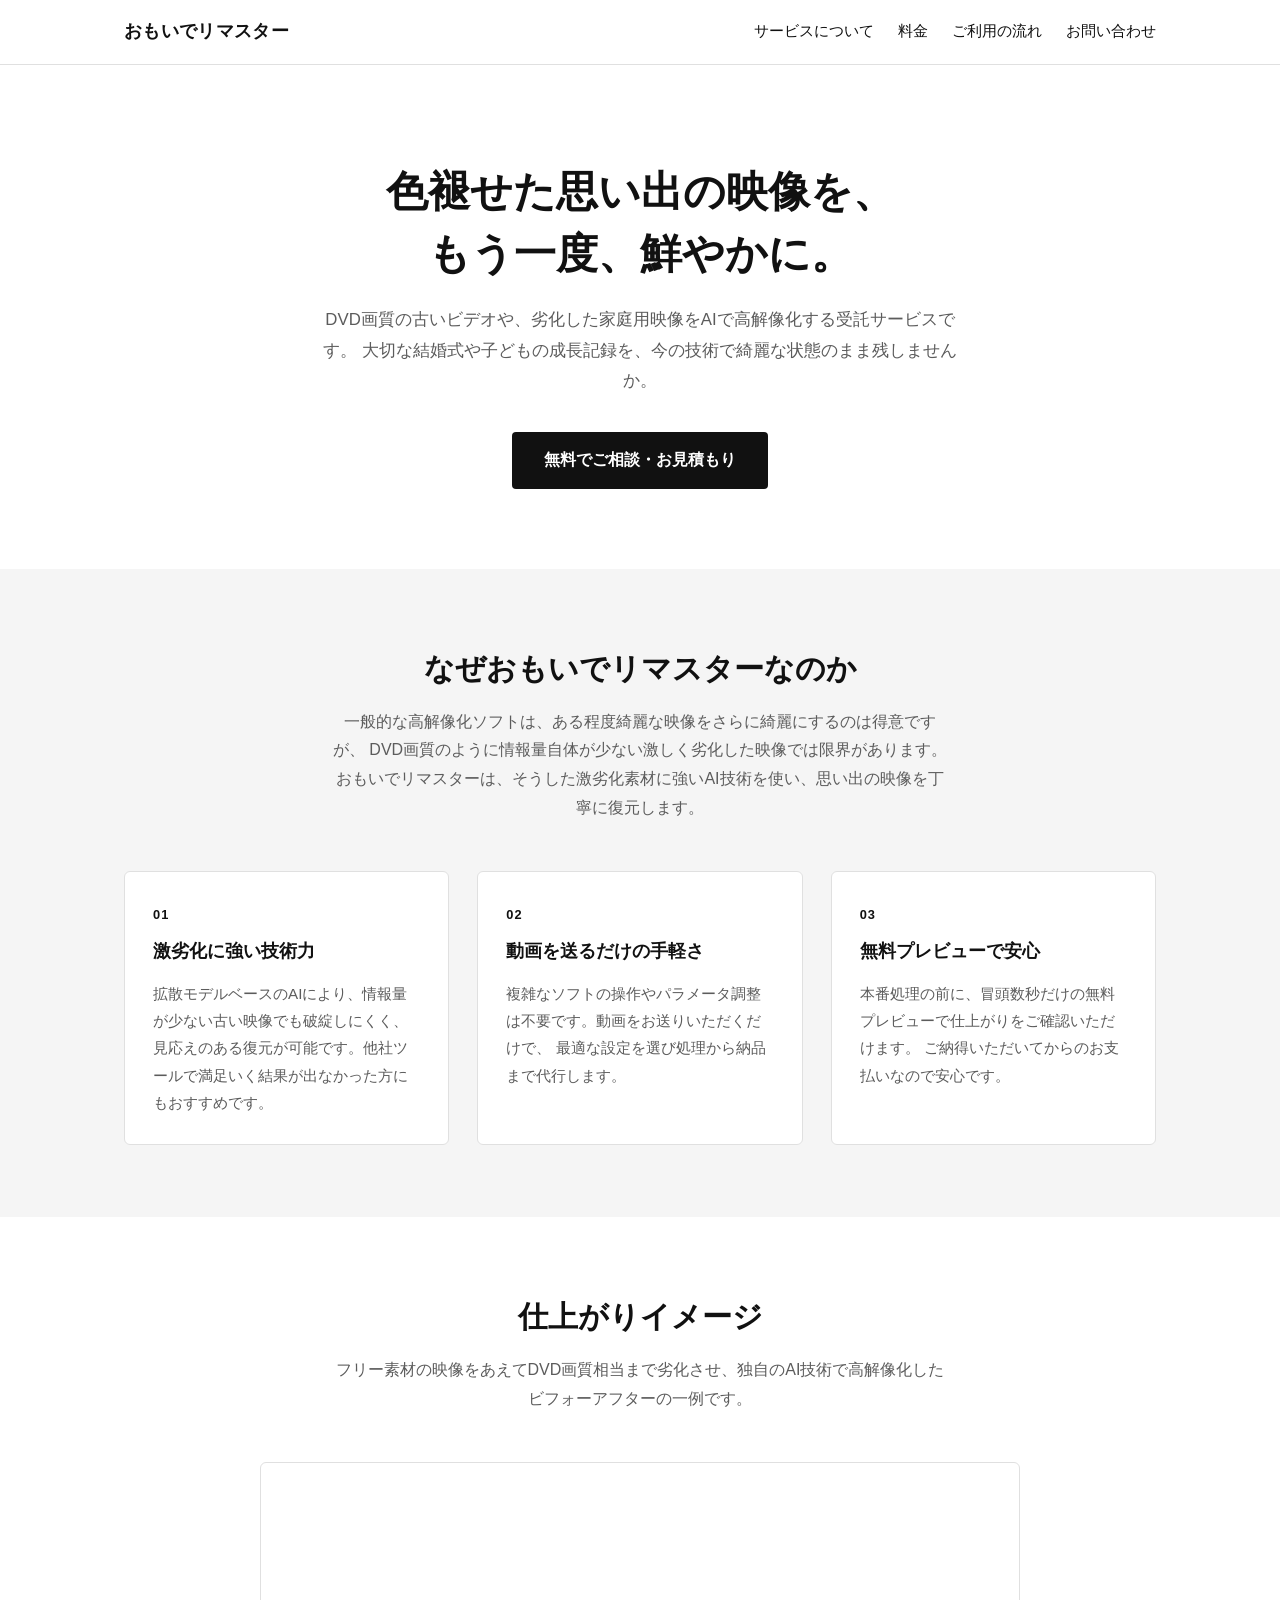
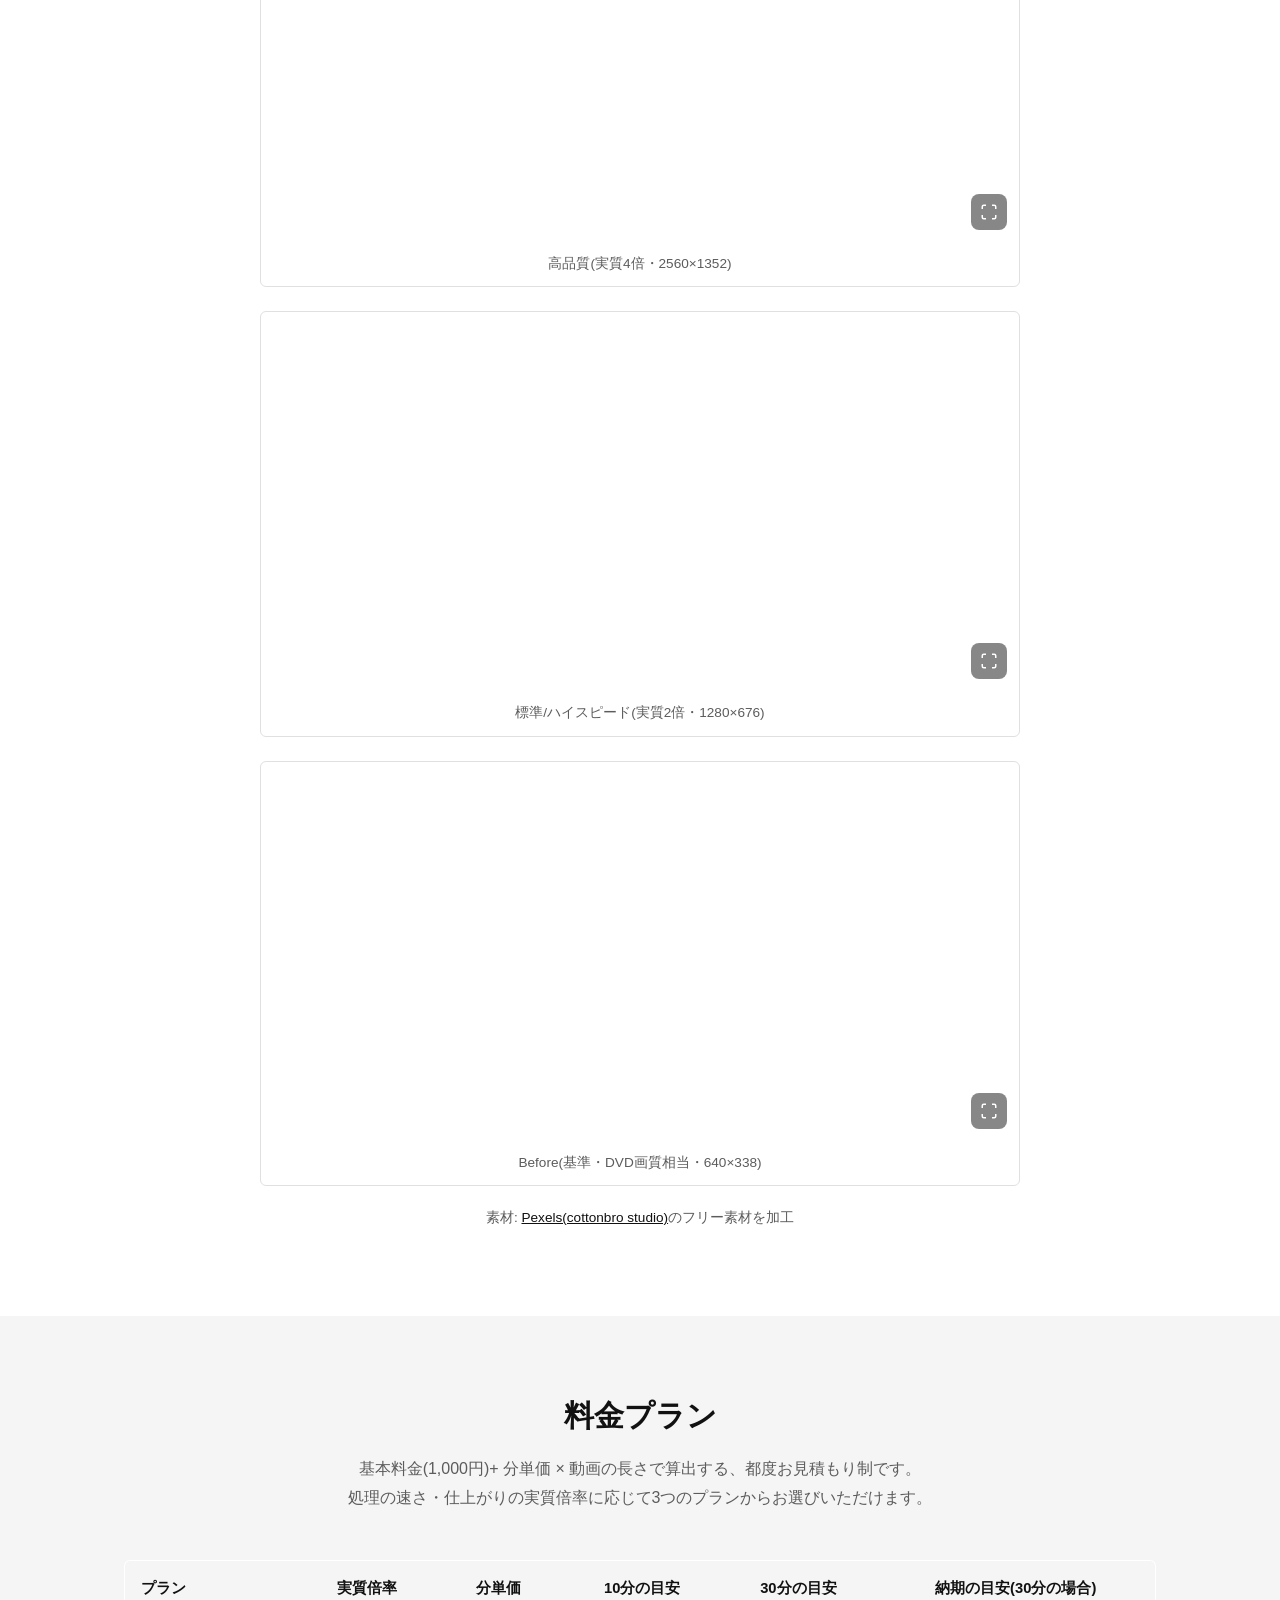
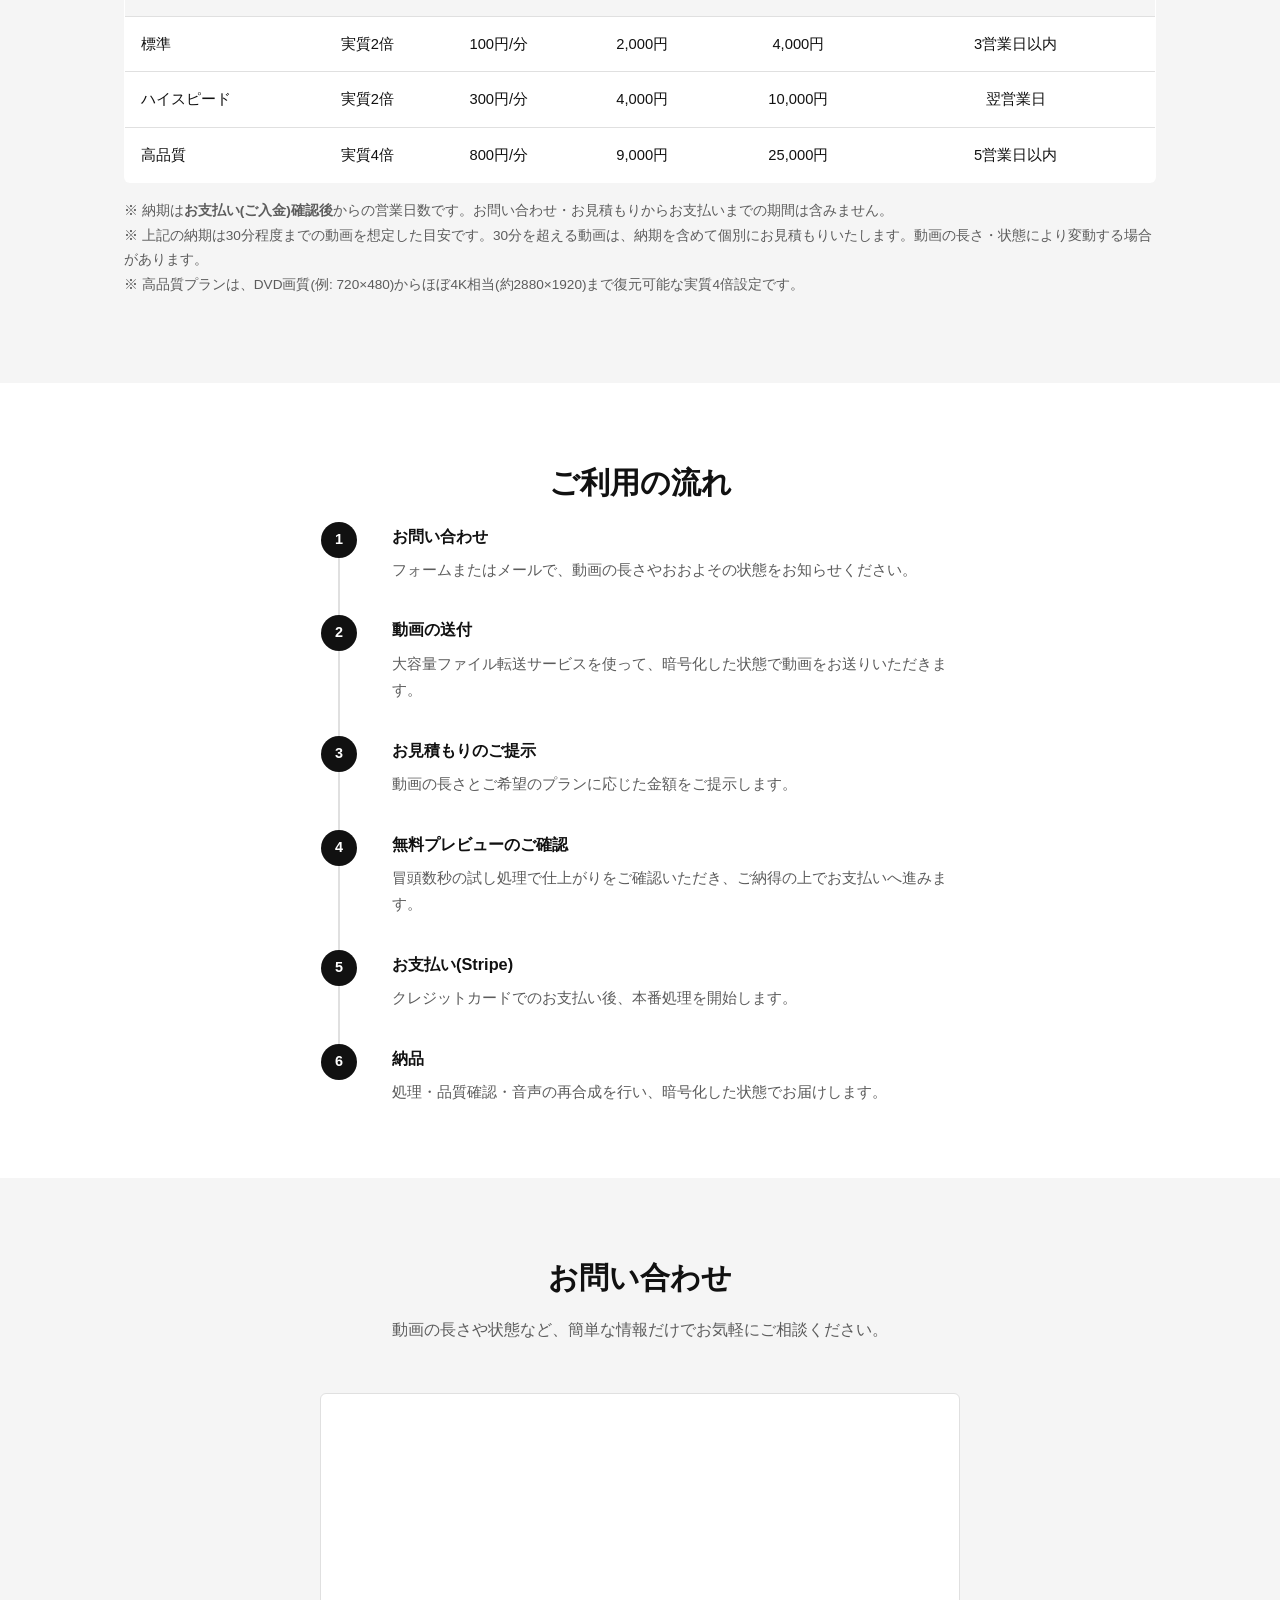
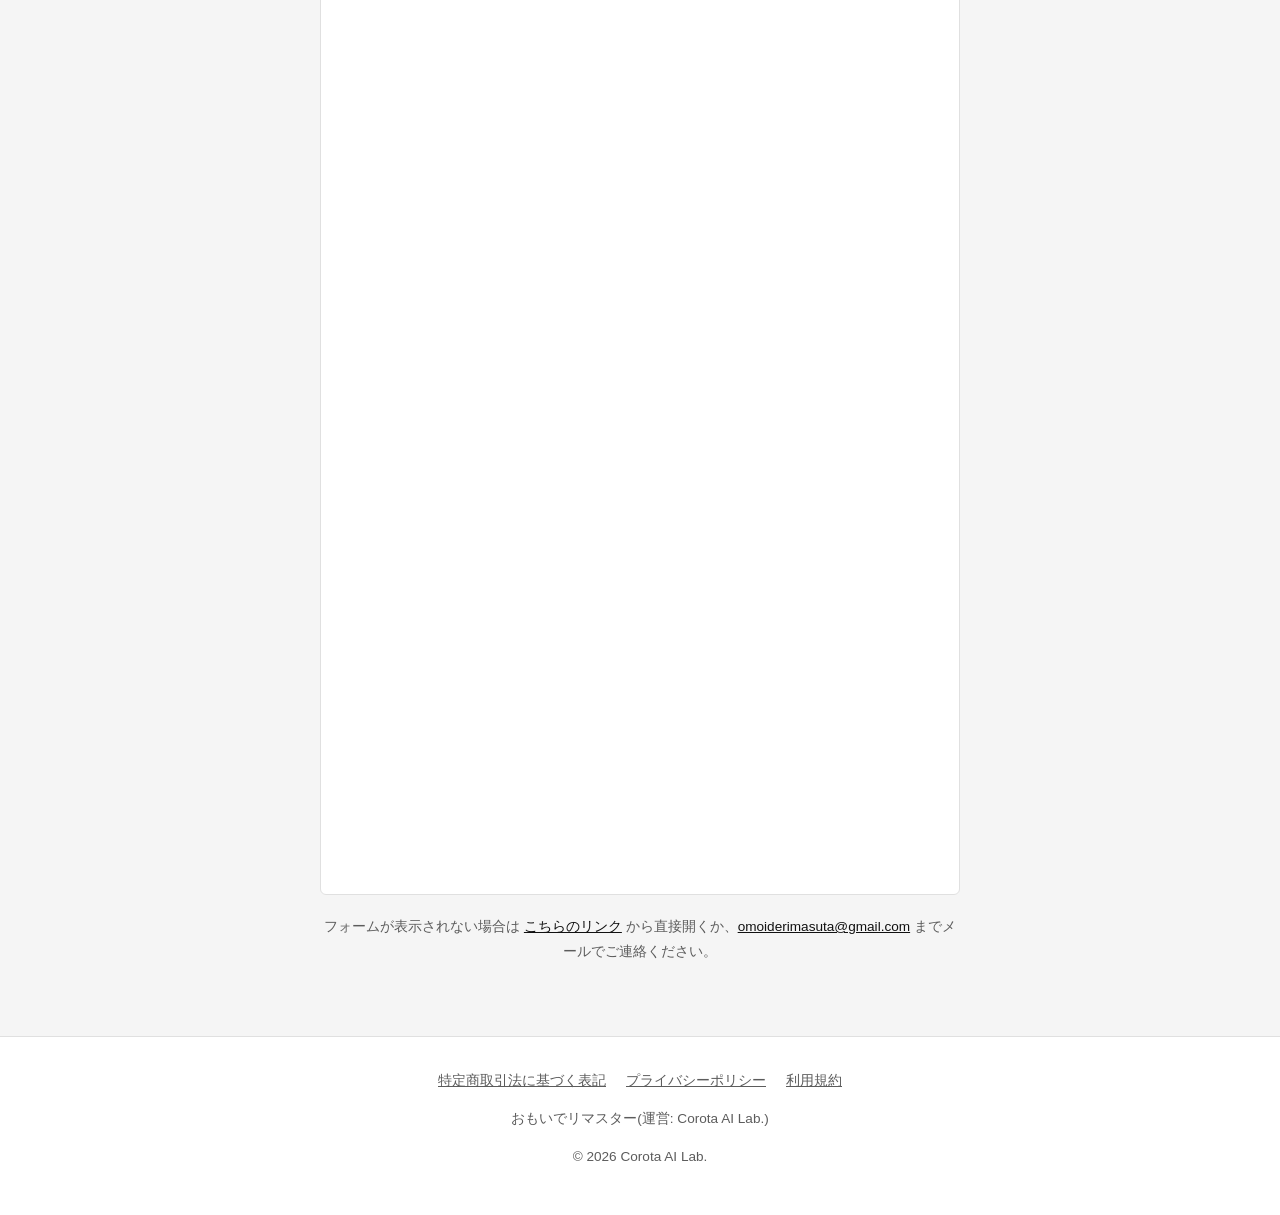
==== index.html @ 2142cda7 "Initial commit: omoide-remaster site Static site for the video restoration service, with pricing, de" ====
<!DOCTYPE html>
<html lang="ja">
<head>
<meta charset="UTF-8">
<meta name="viewport" content="width=device-width, initial-scale=1.0">
<title>おもいでリマスター | 大切な思い出の映像を、AIでよみがえらせる</title>
<meta name="description" content="DVD画質など劣化した古い映像をAIで高解像化。おもいでリマスターは、思い出の映像を安心して託せる受託サービスです(Corota AI Lab.運営)。">
<link rel="stylesheet" href="css/style.css">
</head>
<body>

<header>
  <div class="nav-wrap">
    <a href="#top" class="logo">おもいで<span>リマスター</span></a>
    <button class="menu-toggle" aria-label="メニューを開く">&#9776;</button>
    <nav>
      <ul>
        <li><a href="#about">サービスについて</a></li>
        <li><a href="#pricing">料金</a></li>
        <li><a href="#flow">ご利用の流れ</a></li>
        <li><a href="#contact">お問い合わせ</a></li>
      </ul>
    </nav>
  </div>
</header>

<main id="top">
  <section class="hero">
    <div class="container">
      <h1>色褪せた思い出の映像を、<br>もう一度、鮮やかに。</h1>
      <p class="lead">
        DVD画質の古いビデオや、劣化した家庭用映像をAIで高解像化する受託サービスです。
        大切な結婚式や子どもの成長記録を、今の技術で綺麗な状態のまま残しませんか。
      </p>
      <a href="#contact" class="btn">無料でご相談・お見積もり</a>
    </div>
  </section>

  <section id="about" class="alt">
    <div class="container">
      <h2 class="section-title">なぜおもいでリマスターなのか</h2>
      <p class="section-sub">
        一般的な高解像化ソフトは、ある程度綺麗な映像をさらに綺麗にするのは得意ですが、
        DVD画質のように情報量自体が少ない激しく劣化した映像では限界があります。
        おもいでリマスターは、そうした激劣化素材に強いAI技術を使い、思い出の映像を丁寧に復元します。
      </p>
      <div class="grid-3">
        <div class="card">
          <span class="num">01</span>
          <h3>激劣化に強い技術力</h3>
          <p>
            拡散モデルベースのAIにより、情報量が少ない古い映像でも破綻しにくく、
            見応えのある復元が可能です。他社ツールで満足いく結果が出なかった方にもおすすめです。
          </p>
        </div>
        <div class="card">
          <span class="num">02</span>
          <h3>動画を送るだけの手軽さ</h3>
          <p>
            複雑なソフトの操作やパラメータ調整は不要です。動画をお送りいただくだけで、
            最適な設定を選び処理から納品まで代行します。
          </p>
        </div>
        <div class="card">
          <span class="num">03</span>
          <h3>無料プレビューで安心</h3>
          <p>
            本番処理の前に、冒頭数秒だけの無料プレビューで仕上がりをご確認いただけます。
            ご納得いただいてからのお支払いなので安心です。
          </p>
        </div>
      </div>
    </div>
  </section>

  <section id="demo">
    <div class="container">
      <h2 class="section-title">仕上がりイメージ</h2>
      <p class="section-sub">
        フリー素材の映像をあえてDVD画質相当まで劣化させ、独自のAI技術で高解像化したビフォーアフターの一例です。
      </p>
      <div class="before-after">
        <figure>
          <div class="video-wrap">
            <video src="assets/demo-after-hq.mp4" autoplay loop muted playsinline></video>
            <button class="fullscreen-btn" aria-label="全画面表示">
              <svg viewBox="0 0 24 24" width="18" height="18" fill="none" stroke="currentColor" stroke-width="2"><path d="M8 3H5a2 2 0 0 0-2 2v3M16 3h3a2 2 0 0 1 2 2v3M8 21H5a2 2 0 0 1-2-2v-3M16 21h3a2 2 0 0 0 2-2v-3"/></svg>
            </button>
          </div>
          <figcaption>高品質(実質4倍・2560×1352)</figcaption>
        </figure>
        <figure>
          <div class="video-wrap">
            <video src="assets/demo-after.mp4" autoplay loop muted playsinline></video>
            <button class="fullscreen-btn" aria-label="全画面表示">
              <svg viewBox="0 0 24 24" width="18" height="18" fill="none" stroke="currentColor" stroke-width="2"><path d="M8 3H5a2 2 0 0 0-2 2v3M16 3h3a2 2 0 0 1 2 2v3M8 21H5a2 2 0 0 1-2-2v-3M16 21h3a2 2 0 0 0 2-2v-3"/></svg>
            </button>
          </div>
          <figcaption>標準/ハイスピード(実質2倍・1280×676)</figcaption>
        </figure>
        <figure>
          <div class="video-wrap">
            <video src="assets/demo-before.mp4" autoplay loop muted playsinline></video>
            <button class="fullscreen-btn" aria-label="全画面表示">
              <svg viewBox="0 0 24 24" width="18" height="18" fill="none" stroke="currentColor" stroke-width="2"><path d="M8 3H5a2 2 0 0 0-2 2v3M16 3h3a2 2 0 0 1 2 2v3M8 21H5a2 2 0 0 1-2-2v-3M16 21h3a2 2 0 0 0 2-2v-3"/></svg>
            </button>
          </div>
          <figcaption>Before(基準・DVD画質相当・640×338)</figcaption>
        </figure>
      </div>
      <p class="demo-note">
        素材: <a href="https://www.pexels.com/video/family-celebrating-birthday-6666632/" target="_blank" rel="noopener">Pexels(cottonbro studio)</a>のフリー素材を加工
      </p>
    </div>
  </section>

  <section id="pricing" class="alt">
    <div class="container">
      <h2 class="section-title">料金プラン</h2>
      <p class="section-sub">
        基本料金(1,000円)+ 分単価 × 動画の長さで算出する、都度お見積もり制です。<br>
        処理の速さ・仕上がりの実質倍率に応じて3つのプランからお選びいただけます。
      </p>
      <div class="table-scroll">
        <table class="pricing-table">
          <thead>
            <tr>
              <th>プラン</th>
              <th>実質倍率</th>
              <th>分単価</th>
              <th>10分の目安</th>
              <th>30分の目安</th>
              <th>納期の目安(30分の場合)</th>
            </tr>
          </thead>
          <tbody>
            <tr>
              <td>標準</td>
              <td>実質2倍</td>
              <td>100円/分</td>
              <td>2,000円</td>
              <td>4,000円</td>
              <td>3営業日以内</td>
            </tr>
            <tr>
              <td>ハイスピード</td>
              <td>実質2倍</td>
              <td>300円/分</td>
              <td>4,000円</td>
              <td>10,000円</td>
              <td>翌営業日</td>
            </tr>
            <tr>
              <td>高品質</td>
              <td>実質4倍</td>
              <td>800円/分</td>
              <td>9,000円</td>
              <td>25,000円</td>
              <td>5営業日以内</td>
            </tr>
          </tbody>
        </table>
      </div>
      <p class="plan-note">
        ※ 納期は<strong>お支払い(ご入金)確認後</strong>からの営業日数です。お問い合わせ・お見積もりからお支払いまでの期間は含みません。<br>
        ※ 上記の納期は30分程度までの動画を想定した目安です。30分を超える動画は、納期を含めて個別にお見積もりいたします。動画の長さ・状態により変動する場合があります。<br>
        ※ 高品質プランは、DVD画質(例: 720×480)からほぼ4K相当(約2880×1920)まで復元可能な実質4倍設定です。
      </p>
    </div>
  </section>

  <section id="flow">
    <div class="container">
      <h2 class="section-title">ご利用の流れ</h2>
      <ol class="flow-list">
        <li>
          <h3>お問い合わせ</h3>
          <p>フォームまたはメールで、動画の長さやおおよその状態をお知らせください。</p>
        </li>
        <li>
          <h3>動画の送付</h3>
          <p>大容量ファイル転送サービスを使って、暗号化した状態で動画をお送りいただきます。</p>
        </li>
        <li>
          <h3>お見積もりのご提示</h3>
          <p>動画の長さとご希望のプランに応じた金額をご提示します。</p>
        </li>
        <li>
          <h3>無料プレビューのご確認</h3>
          <p>冒頭数秒の試し処理で仕上がりをご確認いただき、ご納得の上でお支払いへ進みます。</p>
        </li>
        <li>
          <h3>お支払い(Stripe)</h3>
          <p>クレジットカードでのお支払い後、本番処理を開始します。</p>
        </li>
        <li>
          <h3>納品</h3>
          <p>処理・品質確認・音声の再合成を行い、暗号化した状態でお届けします。</p>
        </li>
      </ol>
    </div>
  </section>

  <section id="contact" class="alt">
    <div class="container">
      <h2 class="section-title">お問い合わせ</h2>
      <p class="section-sub">
        動画の長さや状態など、簡単な情報だけでお気軽にご相談ください。
      </p>
      <div class="contact-form-wrap">
        <iframe
          src="https://docs.google.com/forms/d/e/1FAIpQLScuKIeOzGii7mi_SoNqAoBz6t3LCvdb2hJY2zVdSNpZoAcpzw/viewform?embedded=true"
          loading="lazy">読み込んでいます…</iframe>
      </div>
      <p class="demo-note">
        フォームが表示されない場合は
        <a href="https://forms.gle/c43cKz1tVDbeYqP87" target="_blank" rel="noopener">こちらのリンク</a>
        から直接開くか、<a href="mailto:omoiderimasuta@gmail.com">omoiderimasuta@gmail.com</a> までメールでご連絡ください。
      </p>
    </div>
  </section>
</main>

<footer>
  <div class="footer-links">
    <a href="legal/tokushoho.html">特定商取引法に基づく表記</a>
    <a href="legal/privacy.html">プライバシーポリシー</a>
    <a href="legal/terms.html">利用規約</a>
  </div>
  <p>おもいでリマスター(運営: Corota AI Lab.)</p>
  <p>&copy; 2026 Corota AI Lab.</p>
</footer>

<script src="js/script.js"></script>

</body>
</html>
---- css/style.css ----
:root {
  --color-bg: #ffffff;
  --color-bg-alt: #f5f5f5;
  --color-text: #111111;
  --color-text-muted: #5c5c5c;
  --color-accent: #111111;
  --color-accent-dark: #000000;
  --color-accent-text: #ffffff;
  --color-border: #e0e0e0;
  --color-card-bg: #ffffff;
  --max-width: 1080px;
  --radius: 6px;
}

* {
  box-sizing: border-box;
}

html {
  scroll-behavior: smooth;
}

body {
  margin: 0;
  font-family: "Hiragino Sans", "Yu Gothic", "Noto Sans JP", sans-serif;
  background: var(--color-bg);
  color: var(--color-text);
  line-height: 1.8;
}

a {
  color: var(--color-accent);
}

.container {
  max-width: var(--max-width);
  margin: 0 auto;
  padding: 0 24px;
}

/* Header */
header {
  position: sticky;
  top: 0;
  background: var(--color-bg);
  border-bottom: 1px solid var(--color-border);
  z-index: 10;
}

.nav-wrap {
  display: flex;
  align-items: center;
  justify-content: space-between;
  padding: 16px 24px;
  max-width: var(--max-width);
  margin: 0 auto;
}

.logo {
  font-weight: 700;
  font-size: 1.1rem;
  letter-spacing: 0.02em;
  color: var(--color-text);
  text-decoration: none;
}

.logo span {
  color: var(--color-accent);
}

nav ul {
  list-style: none;
  display: flex;
  gap: 24px;
  margin: 0;
  padding: 0;
}

nav a {
  color: var(--color-text);
  text-decoration: none;
  font-size: 0.92rem;
}

nav a:hover {
  color: var(--color-accent);
}

.menu-toggle {
  display: none;
  background: none;
  border: none;
  font-size: 1.5rem;
  color: var(--color-text);
  cursor: pointer;
}

@media (max-width: 720px) {
  nav ul {
    position: absolute;
    top: 100%;
    left: 0;
    right: 0;
    background: var(--color-bg);
    border-bottom: 1px solid var(--color-border);
    flex-direction: column;
    gap: 0;
    display: none;
  }
  nav ul.open {
    display: flex;
  }
  nav li {
    padding: 14px 24px;
    border-top: 1px solid var(--color-border);
  }
  .menu-toggle {
    display: block;
  }
}

/* Hero */
.hero {
  padding: 96px 24px 80px;
  text-align: center;
}

.hero h1 {
  font-size: clamp(1.7rem, 4vw, 2.6rem);
  margin: 0 0 20px;
  line-height: 1.5;
}

.hero p.lead {
  color: var(--color-text-muted);
  font-size: 1.05rem;
  max-width: 640px;
  margin: 0 auto 36px;
}

.btn {
  display: inline-block;
  padding: 14px 32px;
  border-radius: 4px;
  background: var(--color-accent);
  color: var(--color-accent-text);
  text-decoration: none;
  font-weight: 600;
  transition: background 0.15s ease;
}

.btn:hover {
  background: var(--color-accent-dark);
}

.btn-outline {
  background: transparent;
  border: 1px solid var(--color-accent);
  color: var(--color-accent);
}

/* Sections */
section {
  padding: 72px 0;
}

section.alt {
  background: var(--color-bg-alt);
}

h2.section-title {
  font-size: clamp(1.4rem, 3vw, 1.9rem);
  text-align: center;
  margin: 0 0 12px;
}

p.section-sub {
  text-align: center;
  color: var(--color-text-muted);
  max-width: 620px;
  margin: 0 auto 48px;
}

/* Feature grid */
.grid-3 {
  display: grid;
  grid-template-columns: repeat(3, 1fr);
  gap: 28px;
}

@media (max-width: 800px) {
  .grid-3 {
    grid-template-columns: 1fr;
  }
}

.card {
  background: var(--color-card-bg);
  border: 1px solid var(--color-border);
  border-radius: var(--radius);
  padding: 28px;
}

.card .num {
  display: inline-block;
  font-size: 0.8rem;
  color: var(--color-accent);
  font-weight: 700;
  letter-spacing: 0.08em;
  margin-bottom: 10px;
}

.card h3 {
  margin: 0 0 12px;
  font-size: 1.1rem;
}

.card p {
  margin: 0;
  color: var(--color-text-muted);
  font-size: 0.95rem;
}

/* Before/After */
.before-after {
  display: grid;
  grid-template-columns: 1fr;
  gap: 24px;
  max-width: 760px;
  margin: 0 auto;
}

.video-wrap {
  position: relative;
}

.video-wrap video {
  cursor: pointer;
}

.fullscreen-btn {
  position: absolute;
  right: 12px;
  bottom: 12px;
  width: 36px;
  height: 36px;
  display: flex;
  align-items: center;
  justify-content: center;
  border: none;
  border-radius: 8px;
  background: rgba(0, 0, 0, 0.55);
  color: #fff;
  cursor: pointer;
  opacity: 0.85;
  transition: opacity 0.15s ease, background 0.15s ease;
}

.fullscreen-btn:hover {
  opacity: 1;
  background: rgba(0, 0, 0, 0.75);
}

.before-after figure {
  margin: 0;
  border-radius: var(--radius);
  overflow: hidden;
  border: 1px solid var(--color-border);
  background: var(--color-card-bg);
}

.before-after img,
.before-after video {
  display: block;
  width: 100%;
  height: auto;
}

.before-after figcaption {
  padding: 10px 14px;
  font-size: 0.85rem;
  color: var(--color-text-muted);
  text-align: center;
}

.demo-note {
  text-align: center;
  font-size: 0.85rem;
  color: var(--color-text-muted);
  margin-top: 20px;
}

/* Pricing */
.pricing-table {
  width: 100%;
  border-collapse: collapse;
  background: var(--color-card-bg);
  border: 1px solid var(--color-border);
  border-radius: var(--radius);
  overflow: hidden;
}

.pricing-table th,
.pricing-table td {
  padding: 14px 16px;
  text-align: center;
  border-bottom: 1px solid var(--color-border);
  font-size: 0.92rem;
}

.pricing-table th {
  background: var(--color-bg-alt);
  font-weight: 700;
}

.pricing-table td:first-child,
.pricing-table th:first-child {
  text-align: left;
}

.pricing-table tr:last-child td {
  border-bottom: none;
}

.table-scroll {
  overflow-x: auto;
}

.plan-note {
  font-size: 0.85rem;
  color: var(--color-text-muted);
  margin-top: 16px;
}

/* Flow */
.flow-list {
  counter-reset: flow;
  list-style: none;
  padding: 0;
  margin: 0 auto;
  max-width: 640px;
}

.flow-list li {
  counter-increment: flow;
  position: relative;
  padding: 0 0 32px 52px;
  border-left: 2px solid var(--color-border);
  margin-left: 18px;
}

.flow-list li:last-child {
  border-left-color: transparent;
  padding-bottom: 0;
}

.flow-list li::before {
  content: counter(flow);
  position: absolute;
  left: -19px;
  top: 0;
  width: 36px;
  height: 36px;
  border-radius: 50%;
  background: var(--color-accent);
  color: #fff;
  display: flex;
  align-items: center;
  justify-content: center;
  font-weight: 700;
  font-size: 0.9rem;
}

.flow-list h3 {
  margin: 0 0 6px;
  font-size: 1.02rem;
}

.flow-list p {
  margin: 0;
  color: var(--color-text-muted);
  font-size: 0.92rem;
}

/* Contact */
.contact-form-wrap {
  max-width: 640px;
  margin: 0 auto;
  background: var(--color-card-bg);
  border: 1px solid var(--color-border);
  border-radius: var(--radius);
  overflow: hidden;
}

.contact-form-wrap iframe {
  display: block;
  width: 100%;
  height: 1100px;
  border: none;
}

#contact .demo-note {
  max-width: 640px;
  margin: 20px auto 0;
}

/* Footer */
footer {
  border-top: 1px solid var(--color-border);
  padding: 32px 24px;
  text-align: center;
  font-size: 0.85rem;
  color: var(--color-text-muted);
}

footer .footer-links {
  display: flex;
  gap: 20px;
  justify-content: center;
  margin-bottom: 12px;
  flex-wrap: wrap;
}

footer a {
  color: var(--color-text-muted);
}

/* Legal pages */
.legal-page {
  padding: 64px 0 96px;
}

.legal-page h1 {
  font-size: 1.6rem;
  margin-bottom: 32px;
}

.legal-page h2 {
  font-size: 1.1rem;
  margin-top: 36px;
}

.legal-page table {
  width: 100%;
  border-collapse: collapse;
  margin: 16px 0;
}

.legal-page th,
.legal-page td {
  border: 1px solid var(--color-border);
  padding: 10px 14px;
  text-align: left;
  vertical-align: top;
  font-size: 0.92rem;
}

.legal-page th {
  background: var(--color-bg-alt);
  width: 30%;
}

.todo {
  background: #fff3cd;
  color: #7a5b00;
  padding: 2px 8px;
  border-radius: 4px;
  font-size: 0.85em;
}
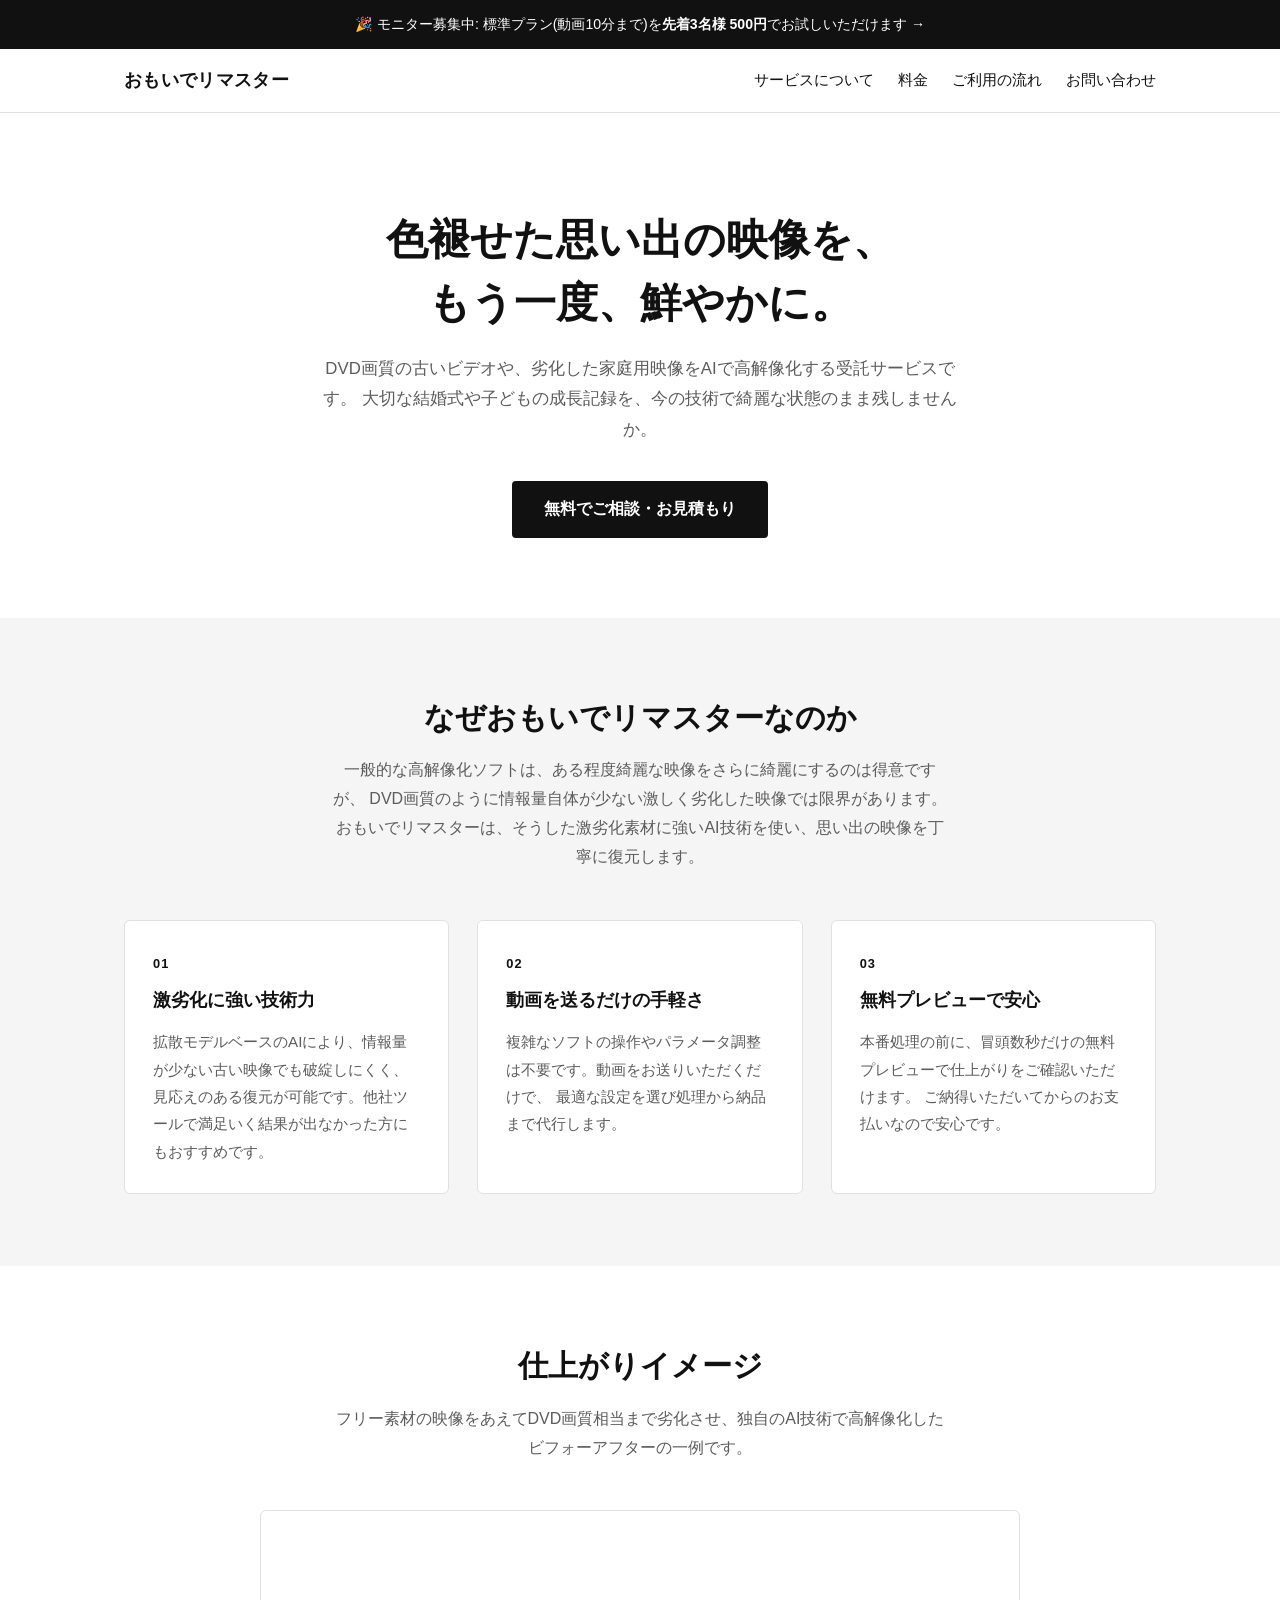
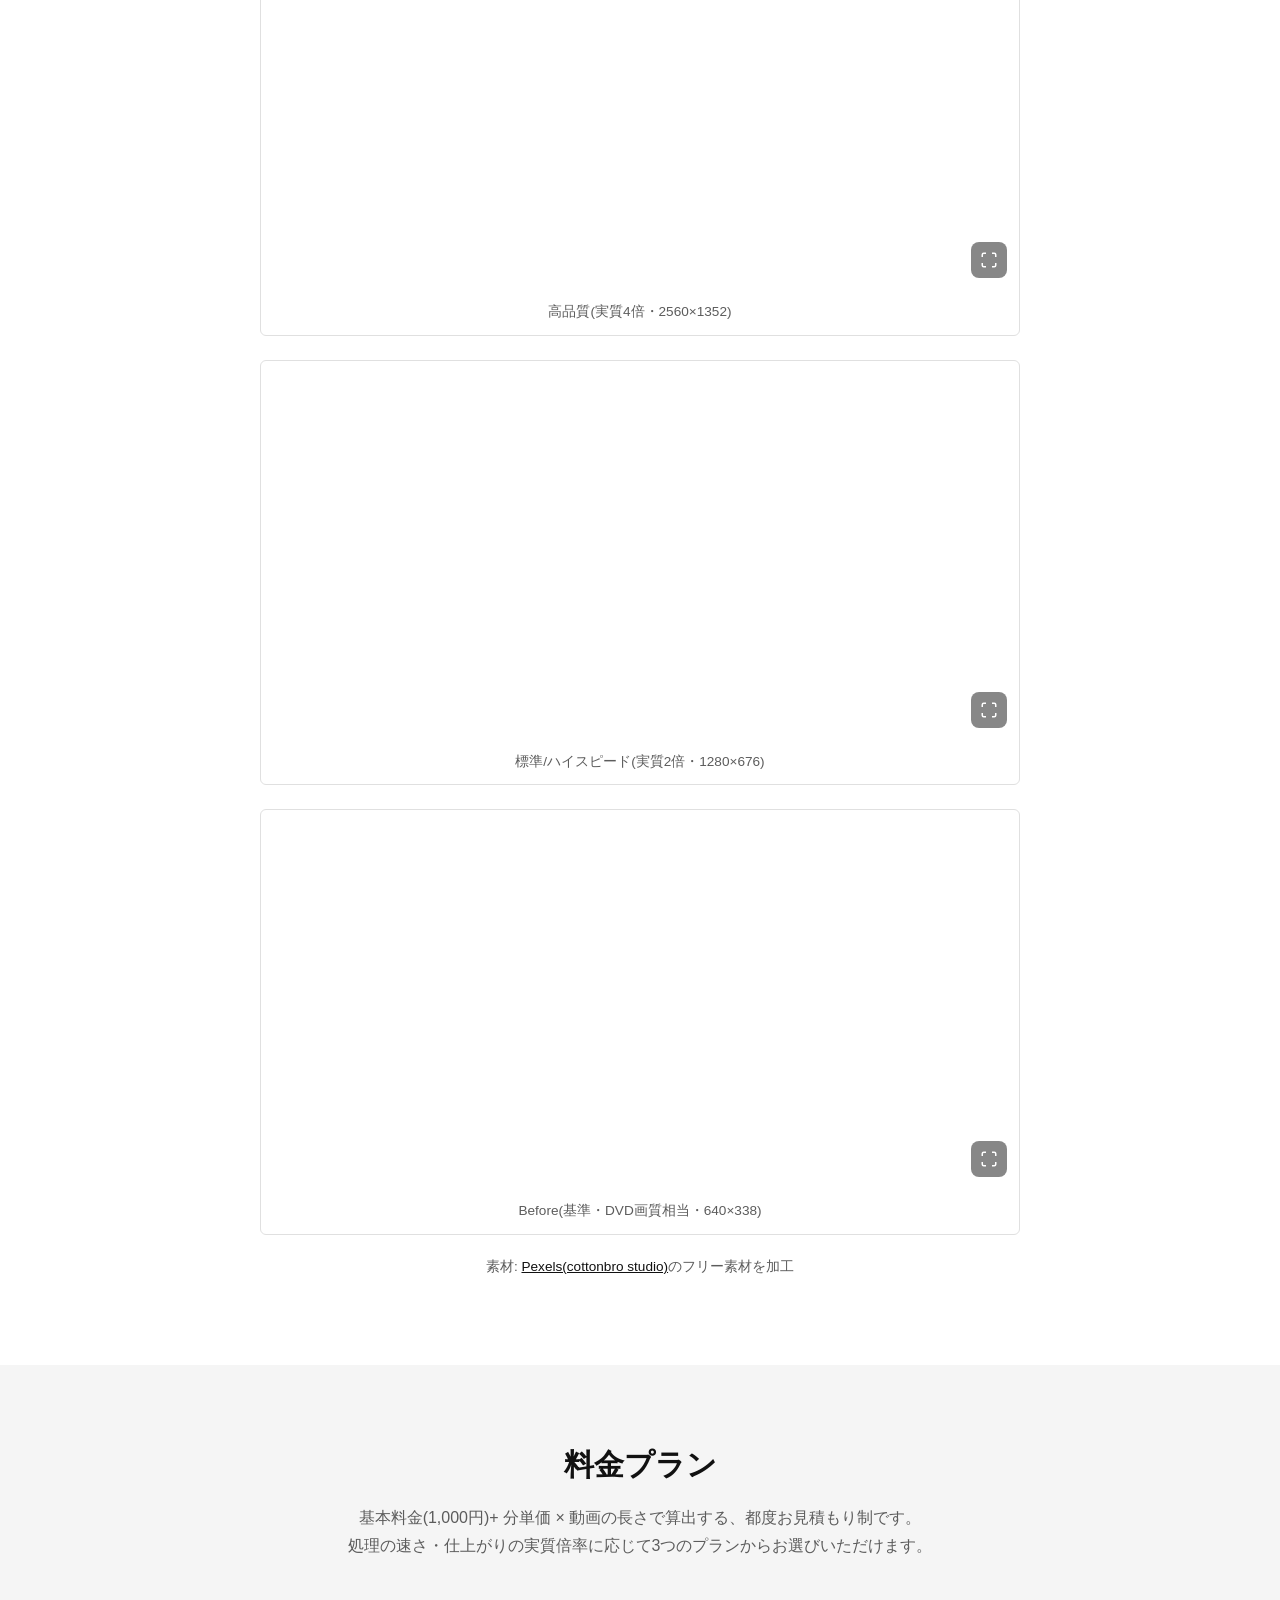
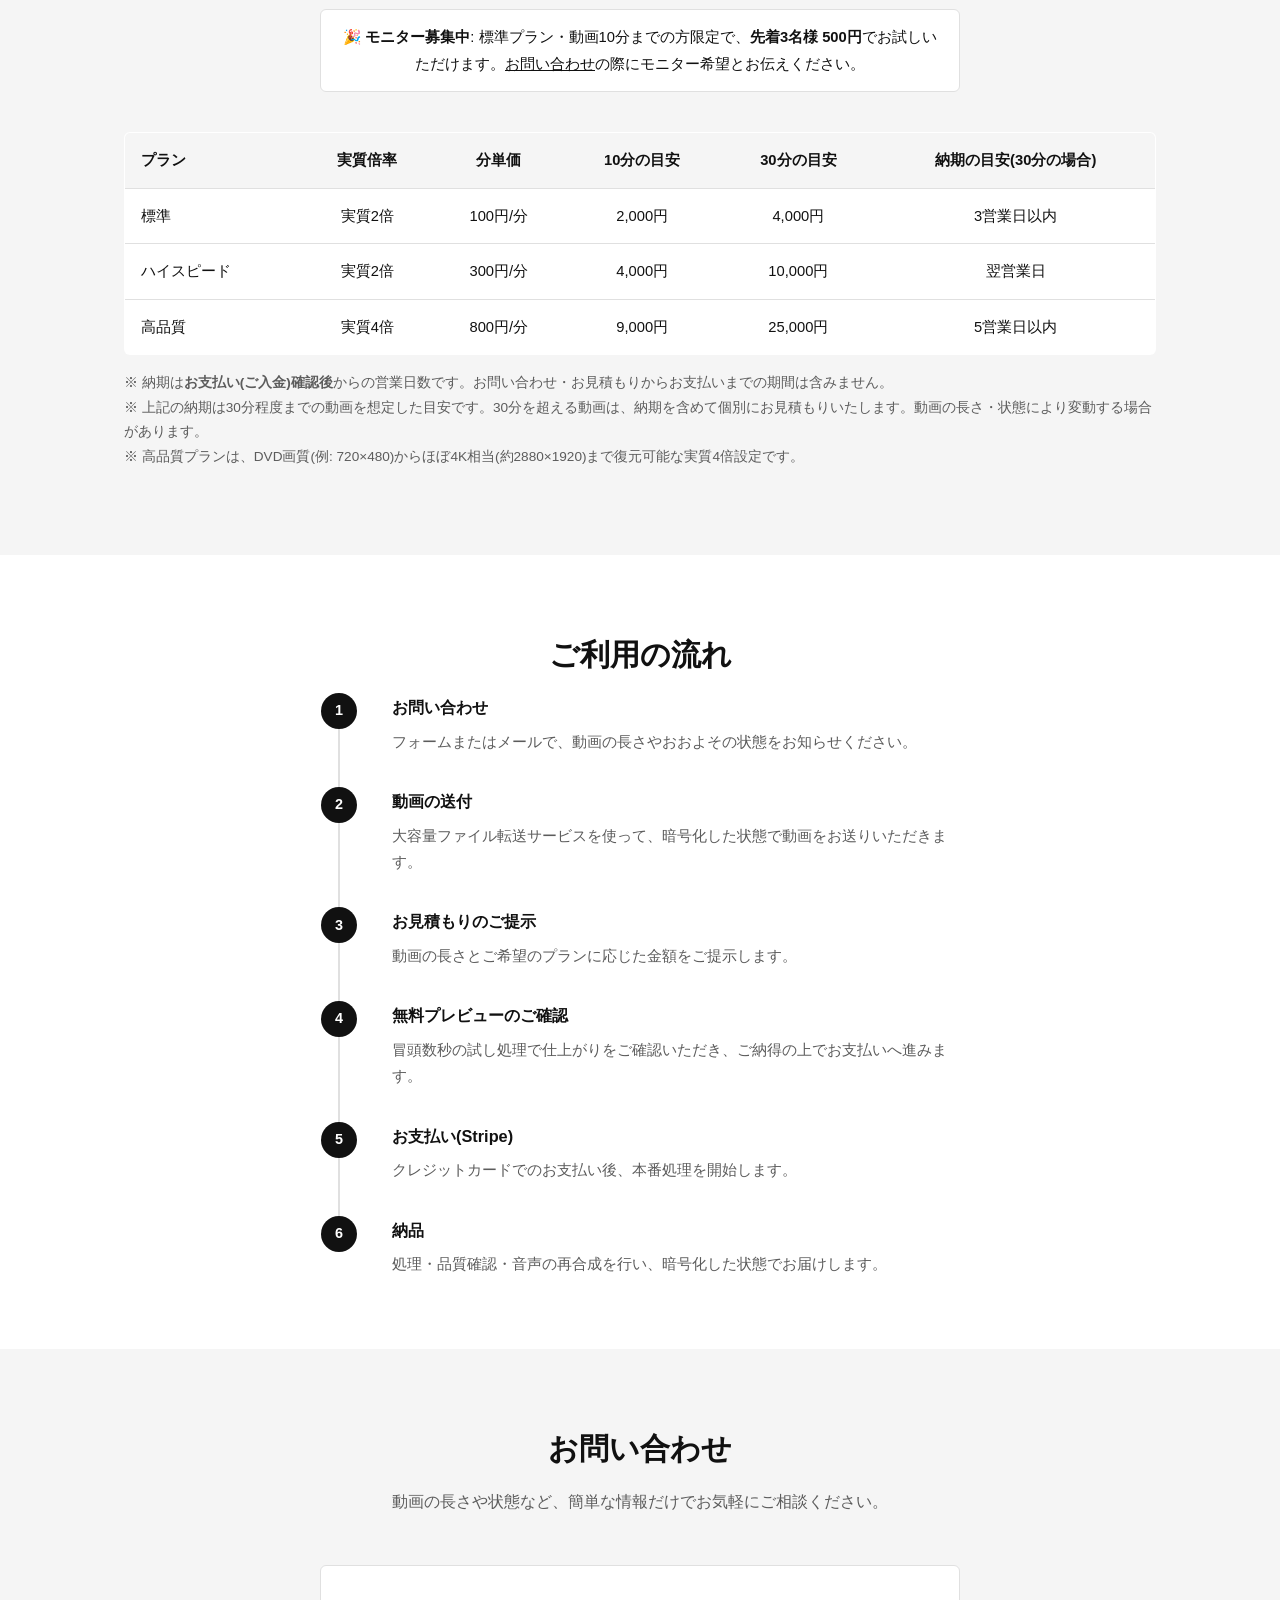
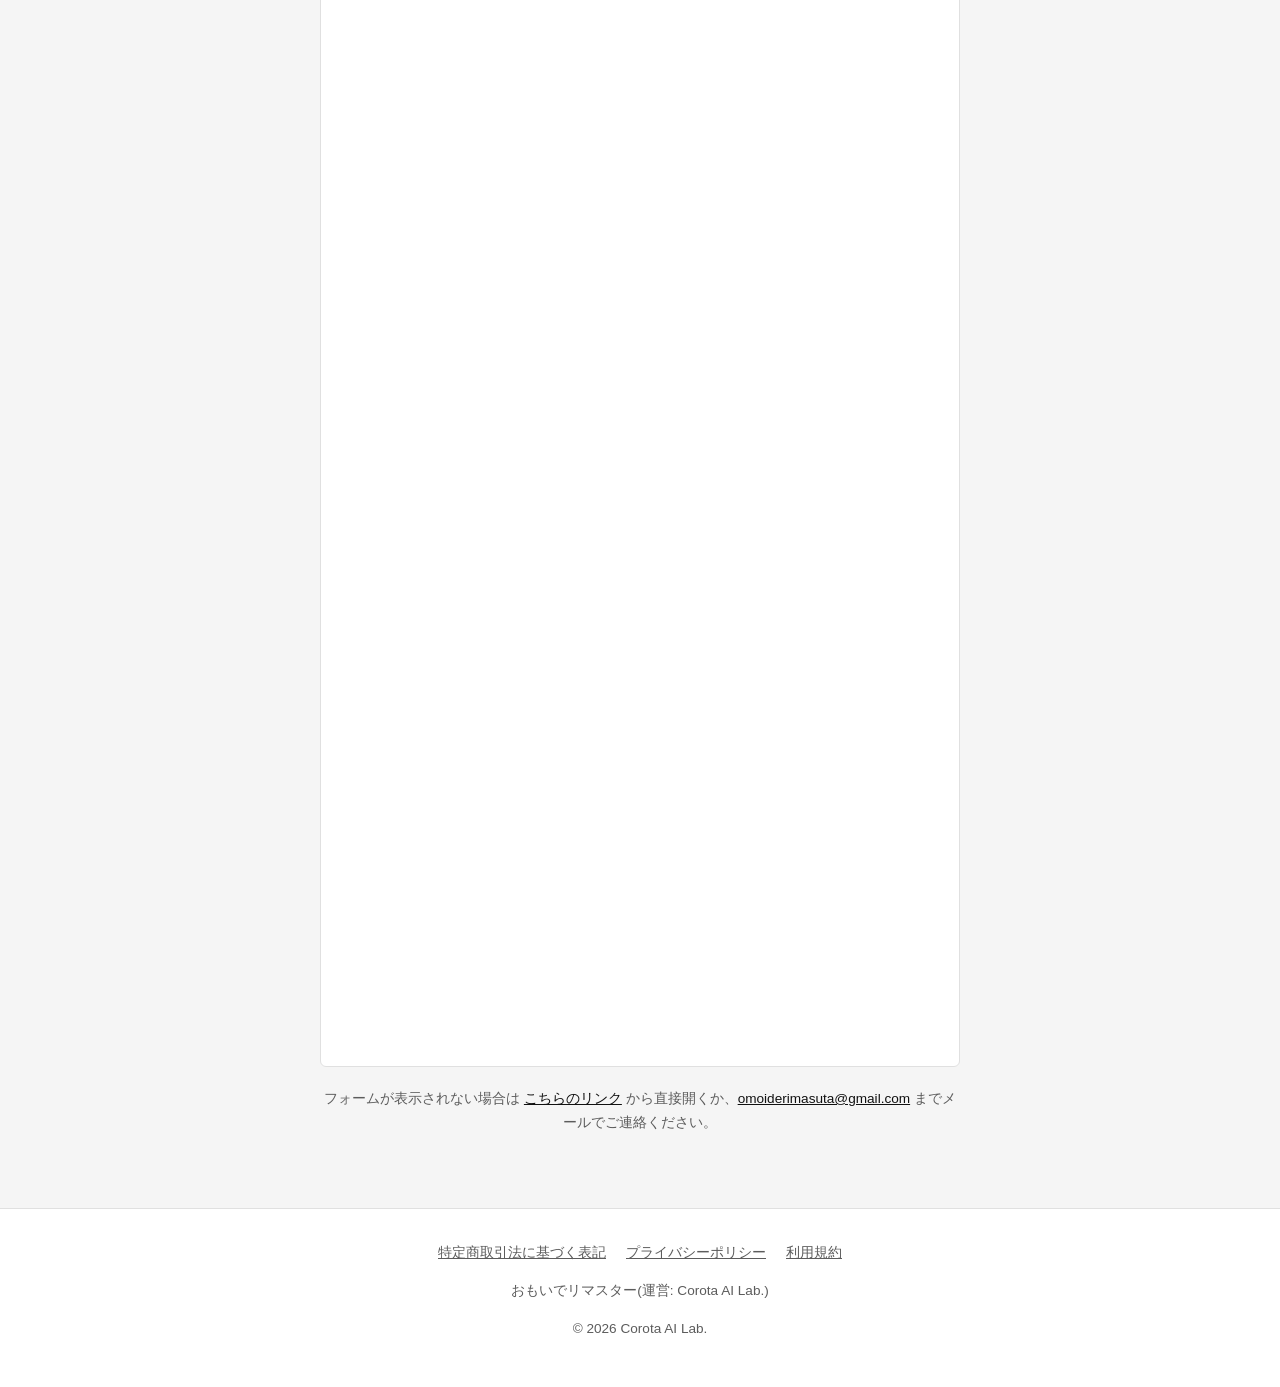
==== commit f475dd23: "Add monitor campaign notice to site, prep X launch assets - Announcement bar + pricing section note " ====
--- a/index.html
+++ b/index.html
@@ -5,9 +5,41 @@
 <meta name="viewport" content="width=device-width, initial-scale=1.0">
 <title>おもいでリマスター | 大切な思い出の映像を、AIでよみがえらせる</title>
 <meta name="description" content="DVD画質など劣化した古い映像をAIで高解像化。おもいでリマスターは、思い出の映像を安心して託せる受託サービスです(Corota AI Lab.運営)。">
+<link rel="canonical" href="https://omoide-remaster.corota-ai-lab.com/">
+<link rel="icon" href="favicon.svg" type="image/svg+xml">
+<link rel="icon" href="favicon.ico" sizes="any">
+<link rel="apple-touch-icon" href="apple-touch-icon.png">
+<meta property="og:type" content="website">
+<meta property="og:locale" content="ja_JP">
+<meta property="og:url" content="https://omoide-remaster.corota-ai-lab.com/">
+<meta property="og:site_name" content="おもいでリマスター">
+<meta property="og:title" content="おもいでリマスター | 大切な思い出の映像を、AIでよみがえらせる">
+<meta property="og:description" content="DVD画質など劣化した古い映像をAIで高解像化。おもいでリマスターは、思い出の映像を安心して託せる受託サービスです(Corota AI Lab.運営)。">
+<meta property="og:image" content="https://omoide-remaster.corota-ai-lab.com/assets/ogp.png">
+<meta name="twitter:card" content="summary_large_image">
 <link rel="stylesheet" href="css/style.css">
+<script type="application/ld+json">
+{
+  "@context": "https://schema.org",
+  "@type": "Service",
+  "name": "おもいでリマスター",
+  "serviceType": "動画高解像化・映像復元サービス",
+  "provider": {
+    "@type": "Organization",
+    "name": "Corota AI Lab.",
+    "email": "omoiderimasuta@gmail.com"
+  },
+  "areaServed": "JP",
+  "url": "https://omoide-remaster.corota-ai-lab.com/",
+  "description": "DVD画質など劣化した古い映像をAIで高解像化する受託サービス。"
+}
+</script>
 </head>
 <body>
+
+<div class="announce-bar">
+  <a href="#contact">🎉 モニター募集中: 標準プラン(動画10分まで)を<strong>先着3名様 500円</strong>でお試しいただけます &rarr;</a>
+</div>
 
 <header>
   <div class="nav-wrap">
@@ -121,6 +153,9 @@
         基本料金(1,000円)+ 分単価 × 動画の長さで算出する、都度お見積もり制です。<br>
         処理の速さ・仕上がりの実質倍率に応じて3つのプランからお選びいただけます。
       </p>
+      <p class="monitor-note">
+        🎉 <strong>モニター募集中</strong>: 標準プラン・動画10分までの方限定で、<strong>先着3名様 500円</strong>でお試しいただけます。<a href="#contact">お問い合わせ</a>の際にモニター希望とお伝えください。
+      </p>
       <div class="table-scroll">
         <table class="pricing-table">
           <thead>
--- a/css/style.css
+++ b/css/style.css
@@ -36,6 +36,23 @@
   max-width: var(--max-width);
   margin: 0 auto;
   padding: 0 24px;
+}
+
+/* Announcement bar */
+.announce-bar {
+  background: var(--color-text);
+  text-align: center;
+  padding: 10px 16px;
+}
+
+.announce-bar a {
+  color: var(--color-bg);
+  text-decoration: none;
+  font-size: 0.88rem;
+}
+
+.announce-bar a:hover {
+  text-decoration: underline;
 }
 
 /* Header */
@@ -290,6 +307,17 @@
   margin-top: 20px;
 }
 
+.monitor-note {
+  text-align: center;
+  background: var(--color-card-bg);
+  border: 1px solid var(--color-border);
+  border-radius: var(--radius);
+  padding: 14px 20px;
+  max-width: 640px;
+  margin: 0 auto 40px;
+  font-size: 0.92rem;
+}
+
 /* Pricing */
 .pricing-table {
   width: 100%;
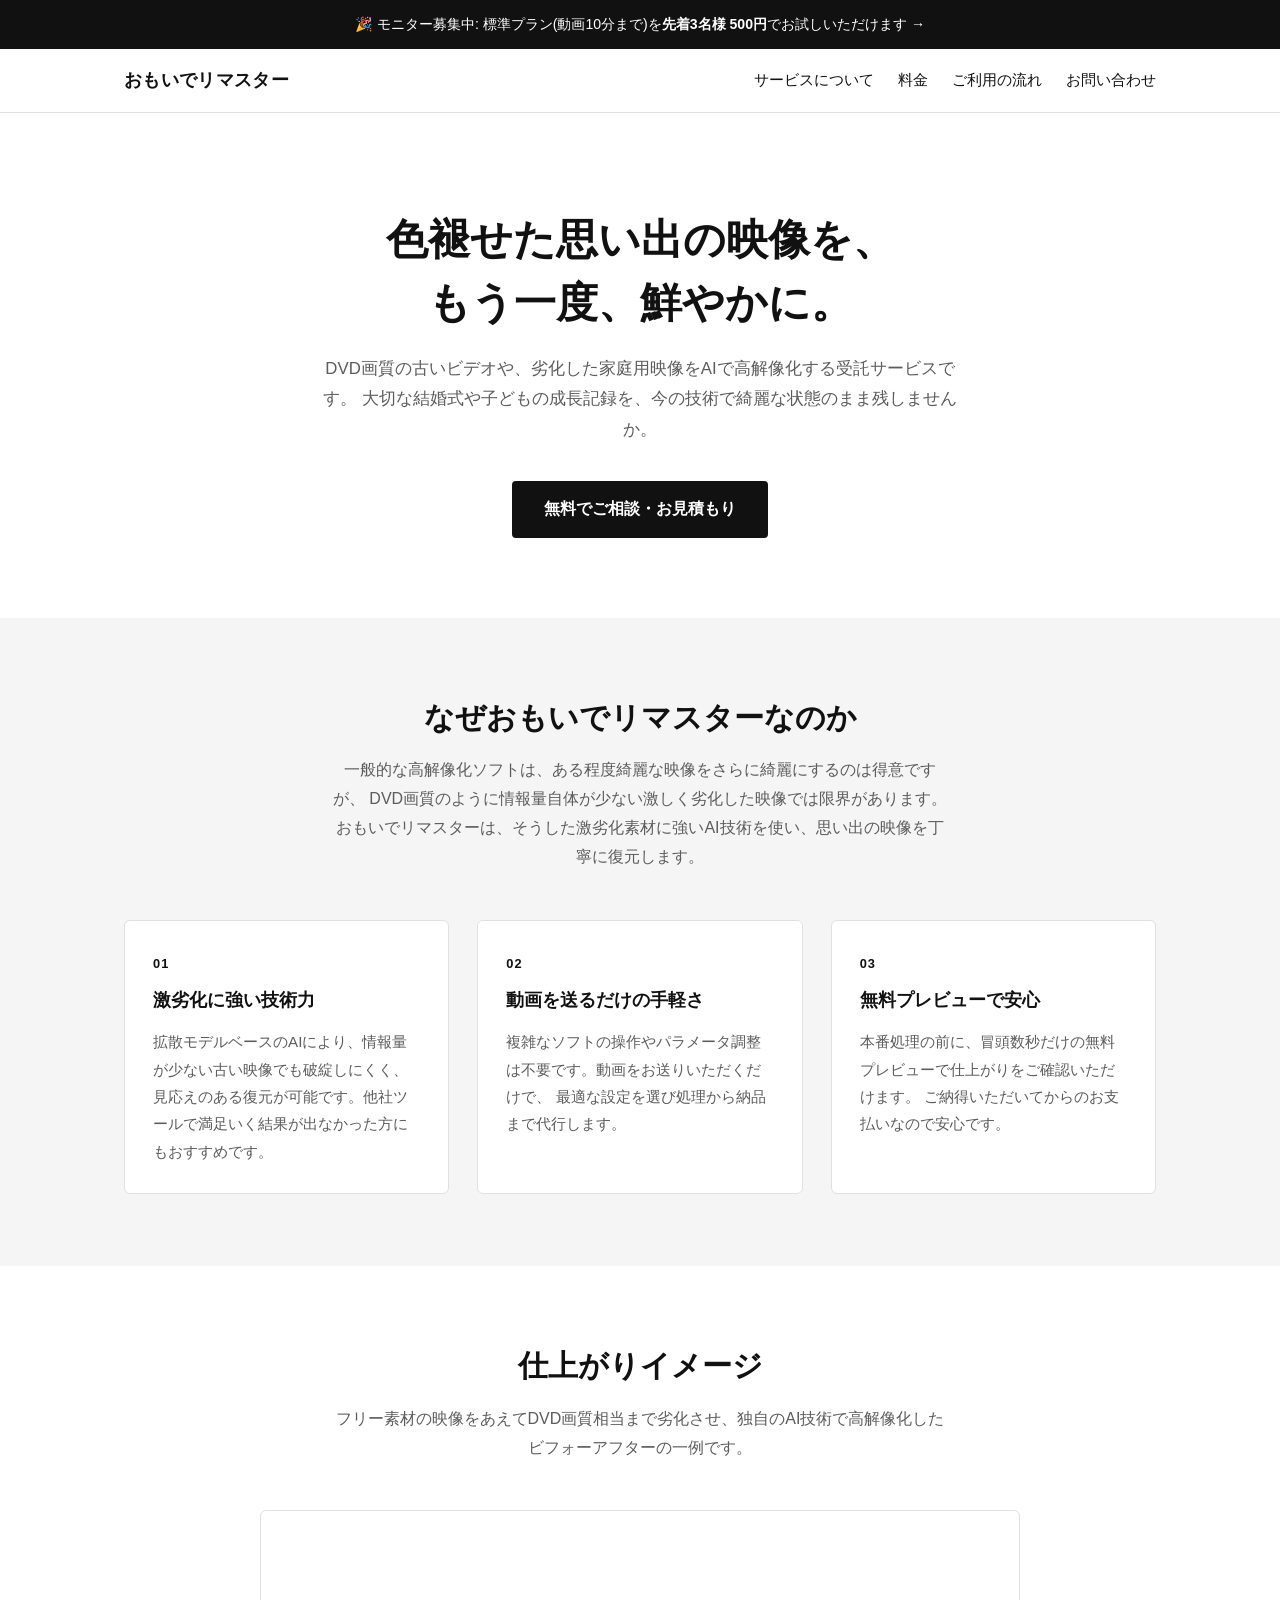
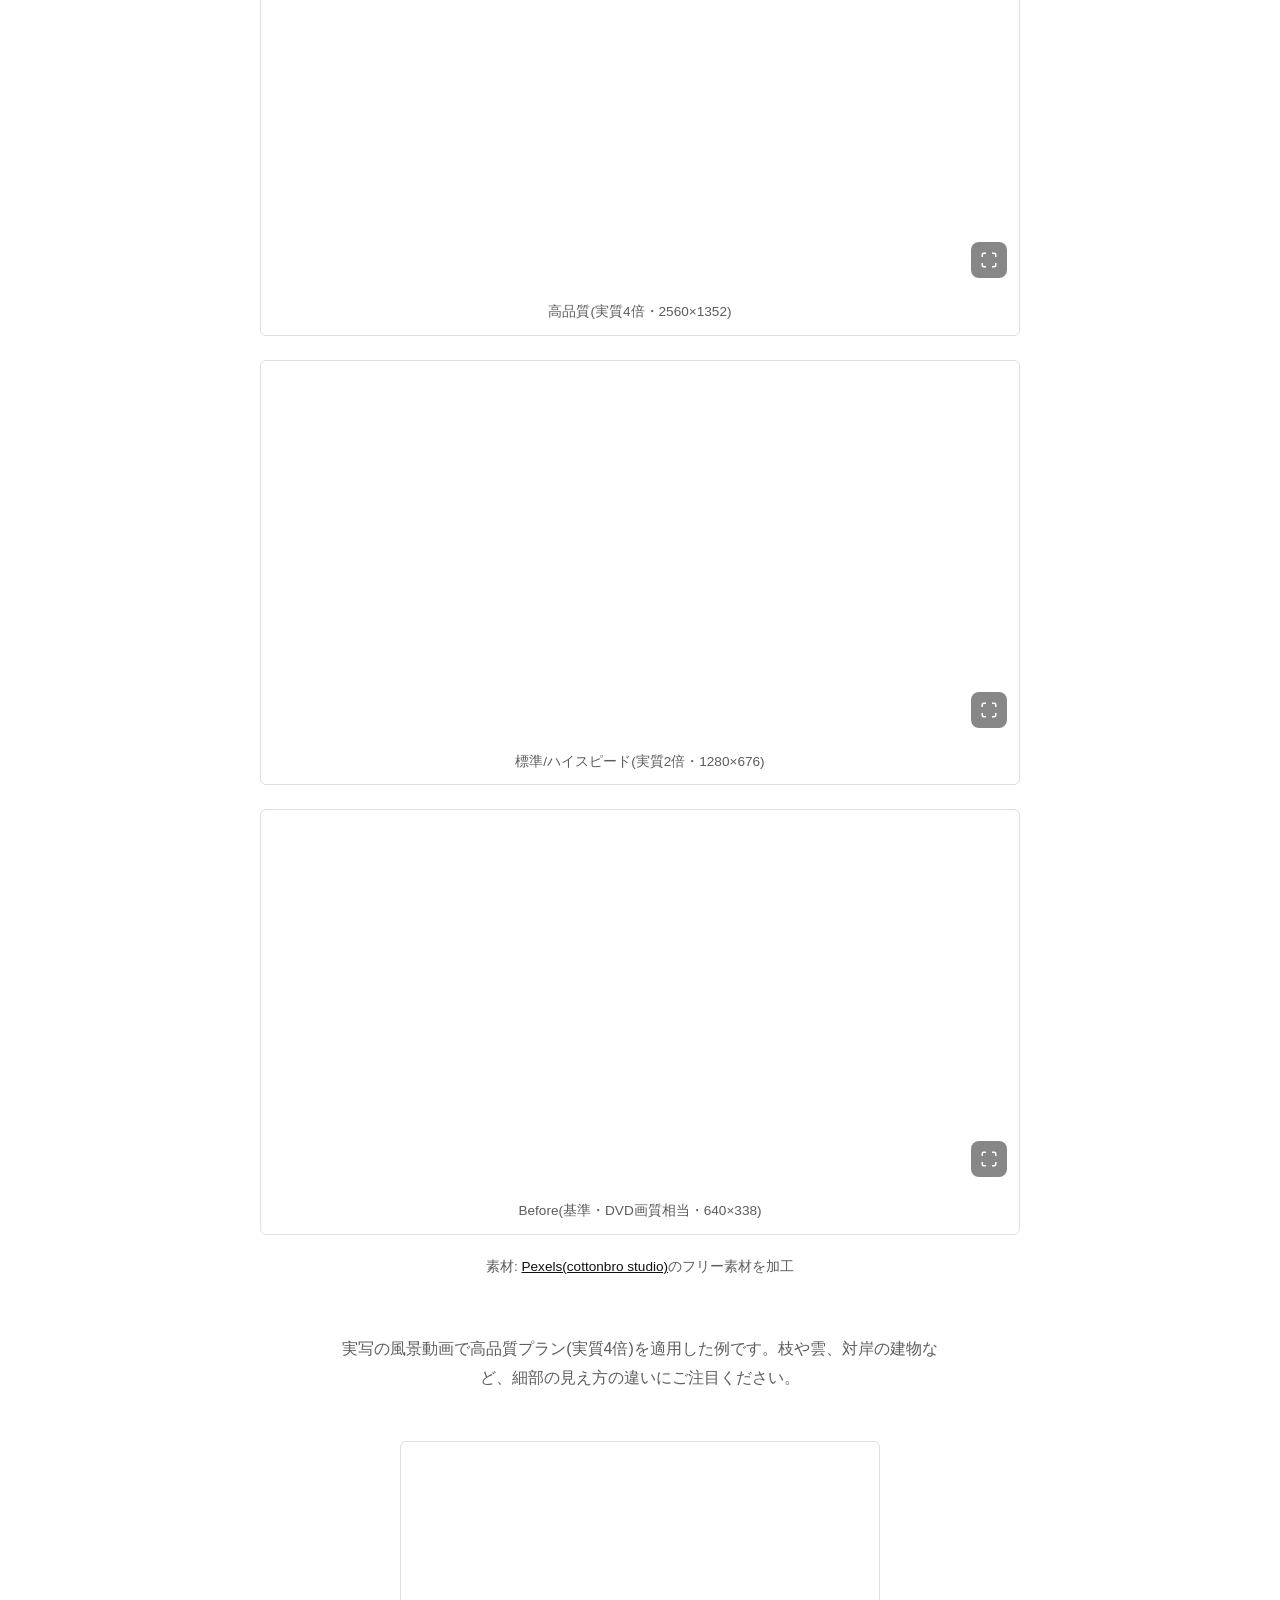
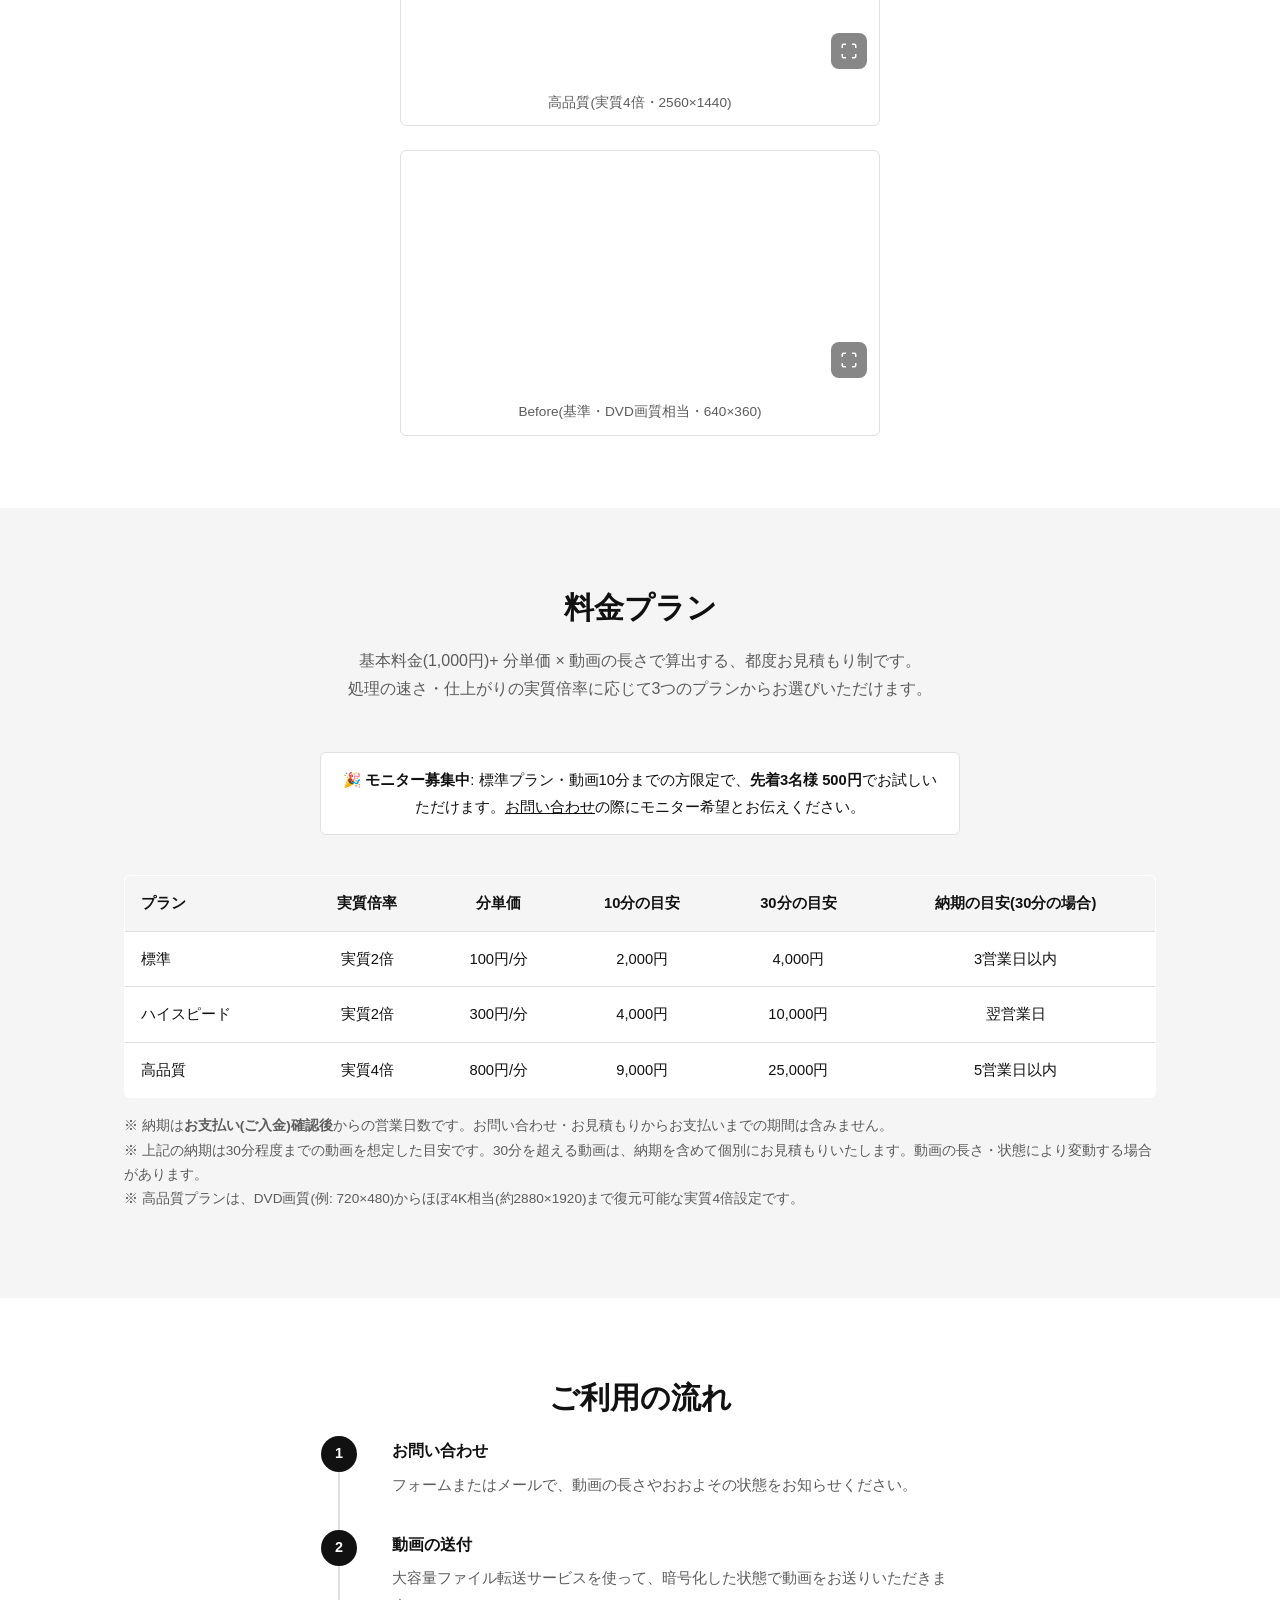
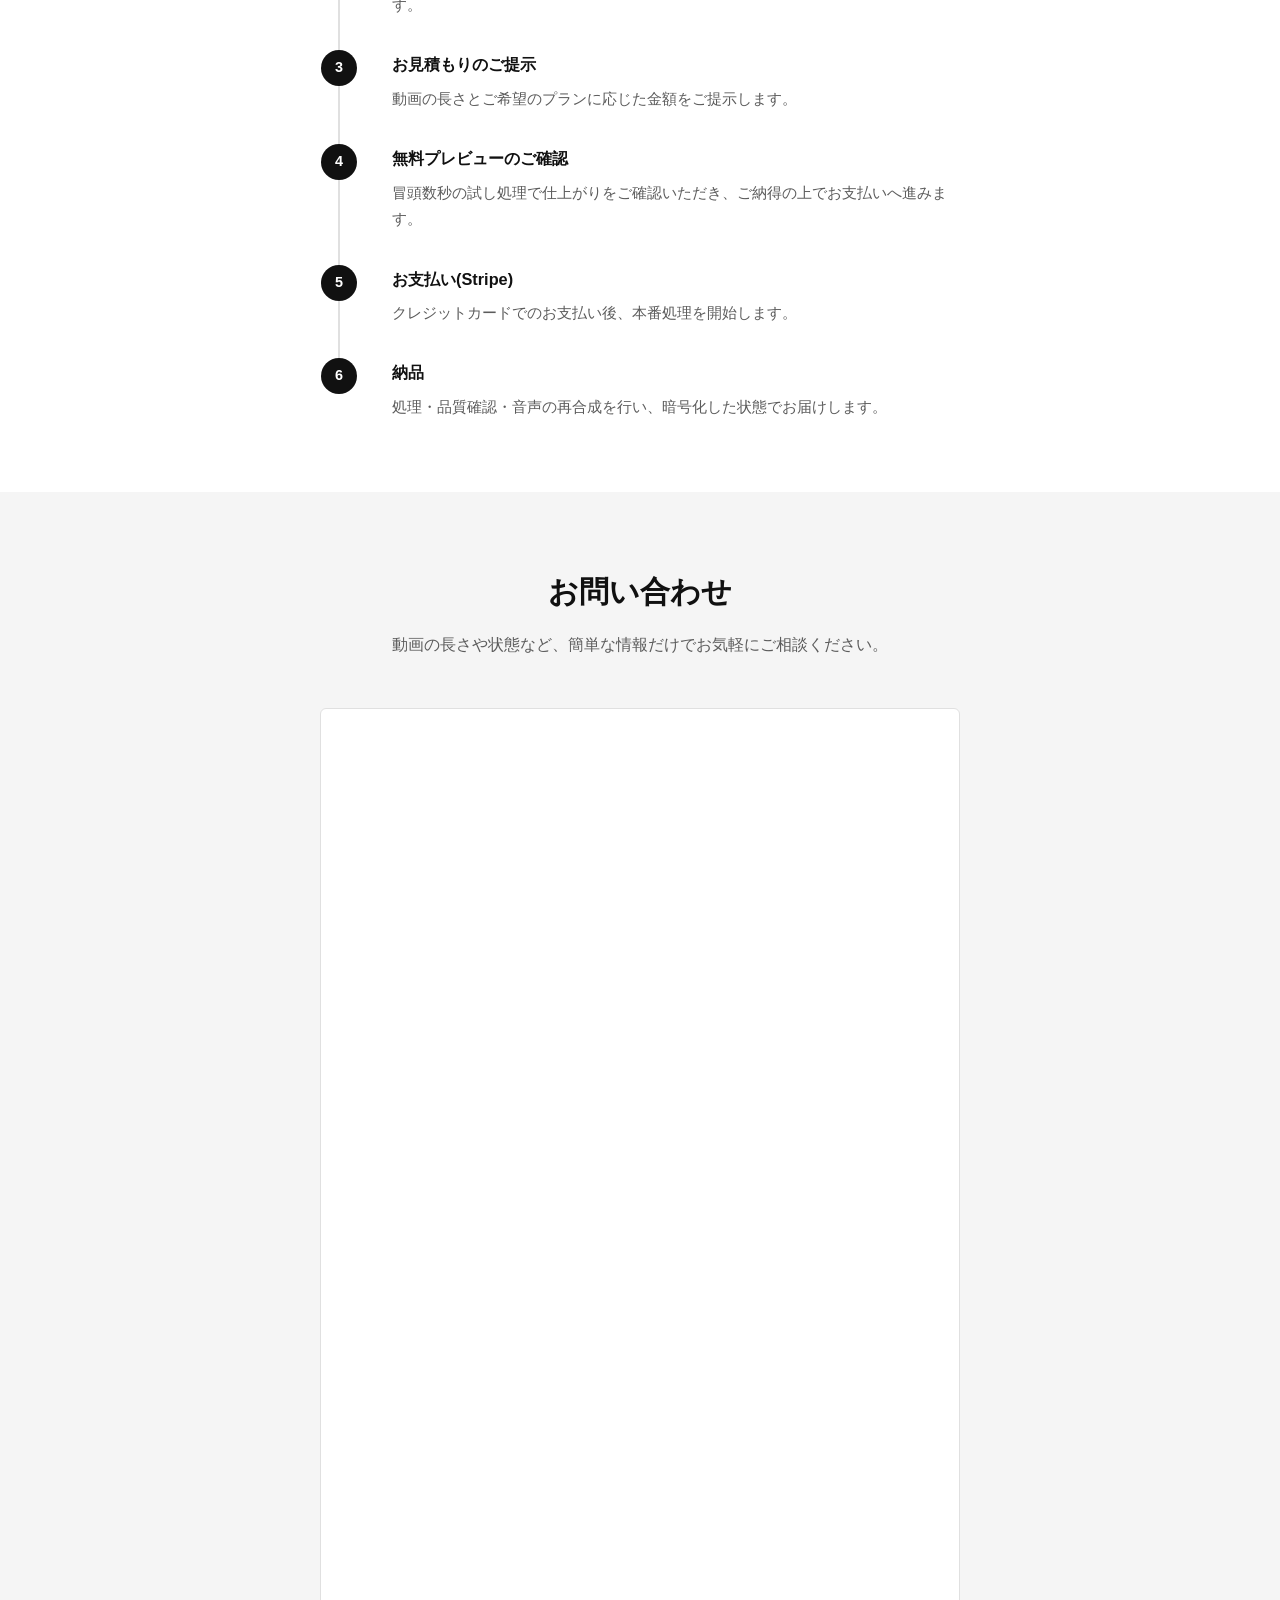
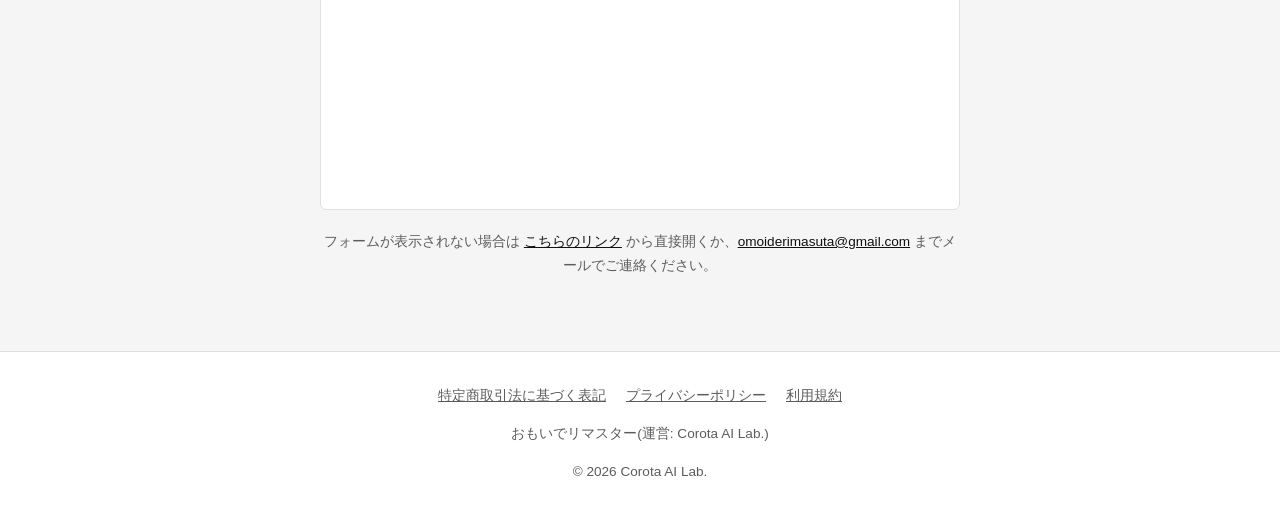
==== commit a00dfe08: "Add real-footage before/after example to demo section Second comparison using an actual personal vid" ====
--- a/index.html
+++ b/index.html
@@ -3,6 +3,14 @@
 <head>
 <meta charset="UTF-8">
 <meta name="viewport" content="width=device-width, initial-scale=1.0">
+<!-- Google tag (gtag.js) -->
+<script async src="https://www.googletagmanager.com/gtag/js?id=G-H6S01DZFMD"></script>
+<script>
+  window.dataLayer = window.dataLayer || [];
+  function gtag(){dataLayer.push(arguments);}
+  gtag('js', new Date());
+  gtag('config', 'G-H6S01DZFMD');
+</script>
 <title>おもいでリマスター | 大切な思い出の映像を、AIでよみがえらせる</title>
 <meta name="description" content="DVD画質など劣化した古い映像をAIで高解像化。おもいでリマスターは、思い出の映像を安心して託せる受託サービスです(Corota AI Lab.運営)。">
 <link rel="canonical" href="https://omoide-remaster.corota-ai-lab.com/">
@@ -143,6 +151,30 @@
       <p class="demo-note">
         素材: <a href="https://www.pexels.com/video/family-celebrating-birthday-6666632/" target="_blank" rel="noopener">Pexels(cottonbro studio)</a>のフリー素材を加工
       </p>
+
+      <p class="section-sub" style="margin-top: 56px;">
+        実写の風景動画で高品質プラン(実質4倍)を適用した例です。枝や雲、対岸の建物など、細部の見え方の違いにご注目ください。
+      </p>
+      <div class="before-after" style="max-width: 480px;">
+        <figure>
+          <div class="video-wrap">
+            <video src="assets/demo2-after-hq.mp4" autoplay loop muted playsinline></video>
+            <button class="fullscreen-btn" aria-label="全画面表示">
+              <svg viewBox="0 0 24 24" width="18" height="18" fill="none" stroke="currentColor" stroke-width="2"><path d="M8 3H5a2 2 0 0 0-2 2v3M16 3h3a2 2 0 0 1 2 2v3M8 21H5a2 2 0 0 1-2-2v-3M16 21h3a2 2 0 0 0 2-2v-3"/></svg>
+            </button>
+          </div>
+          <figcaption>高品質(実質4倍・2560×1440)</figcaption>
+        </figure>
+        <figure>
+          <div class="video-wrap">
+            <video src="assets/demo2-before.mp4" autoplay loop muted playsinline></video>
+            <button class="fullscreen-btn" aria-label="全画面表示">
+              <svg viewBox="0 0 24 24" width="18" height="18" fill="none" stroke="currentColor" stroke-width="2"><path d="M8 3H5a2 2 0 0 0-2 2v3M16 3h3a2 2 0 0 1 2 2v3M8 21H5a2 2 0 0 1-2-2v-3M16 21h3a2 2 0 0 0 2-2v-3"/></svg>
+            </button>
+          </div>
+          <figcaption>Before(基準・DVD画質相当・640×360)</figcaption>
+        </figure>
+      </div>
     </div>
   </section>
 
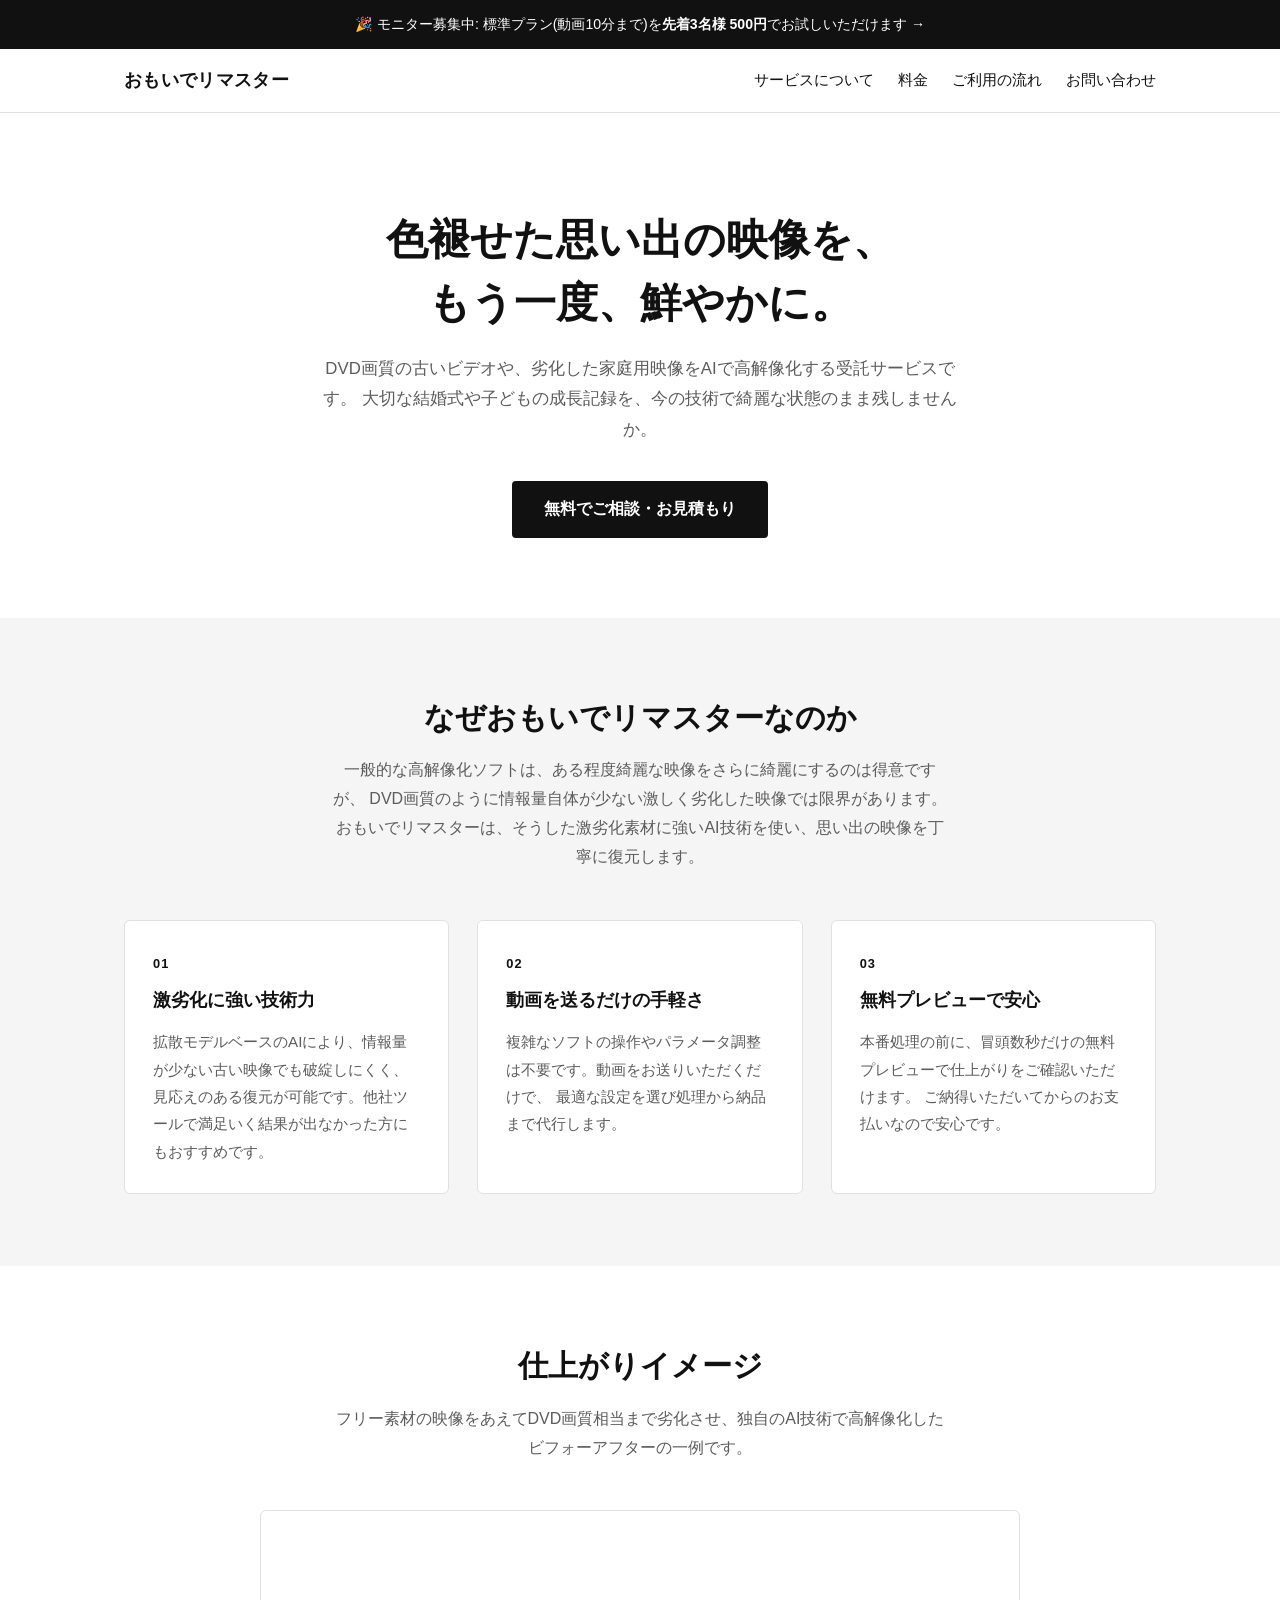
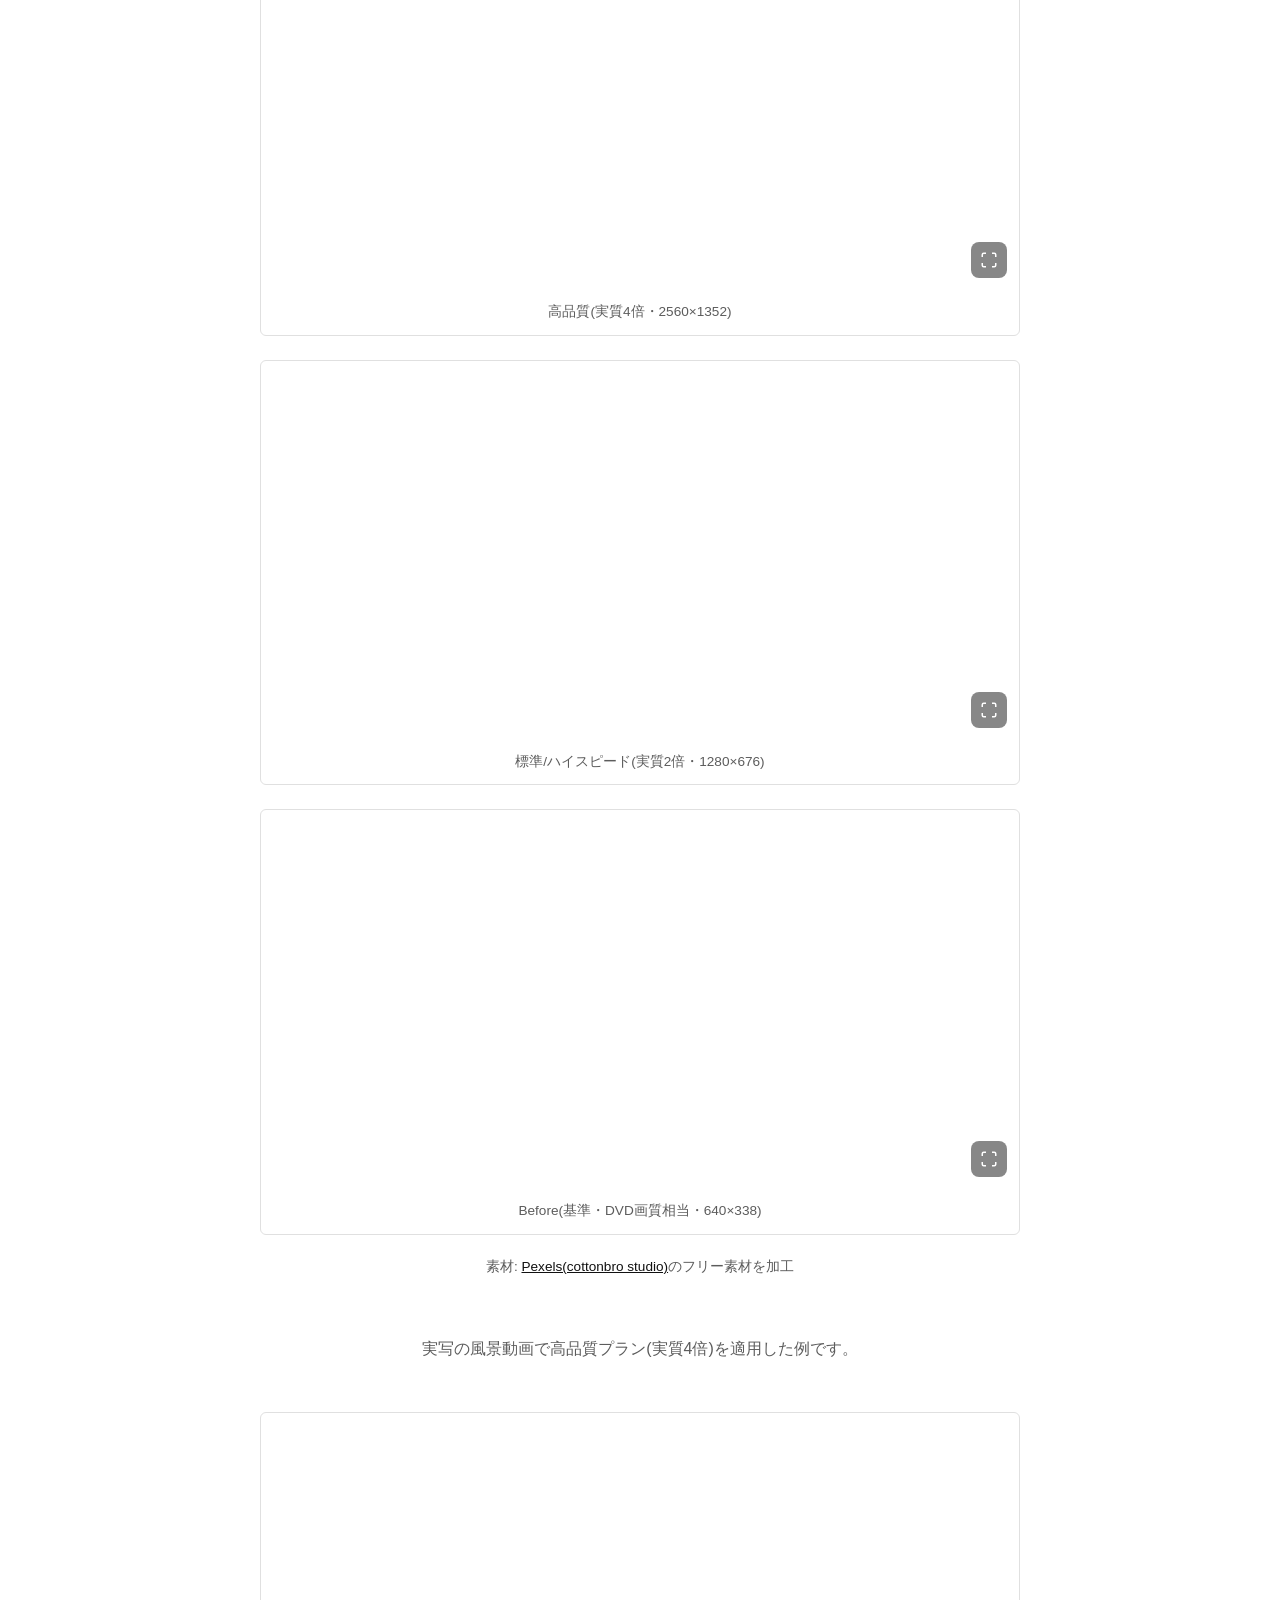
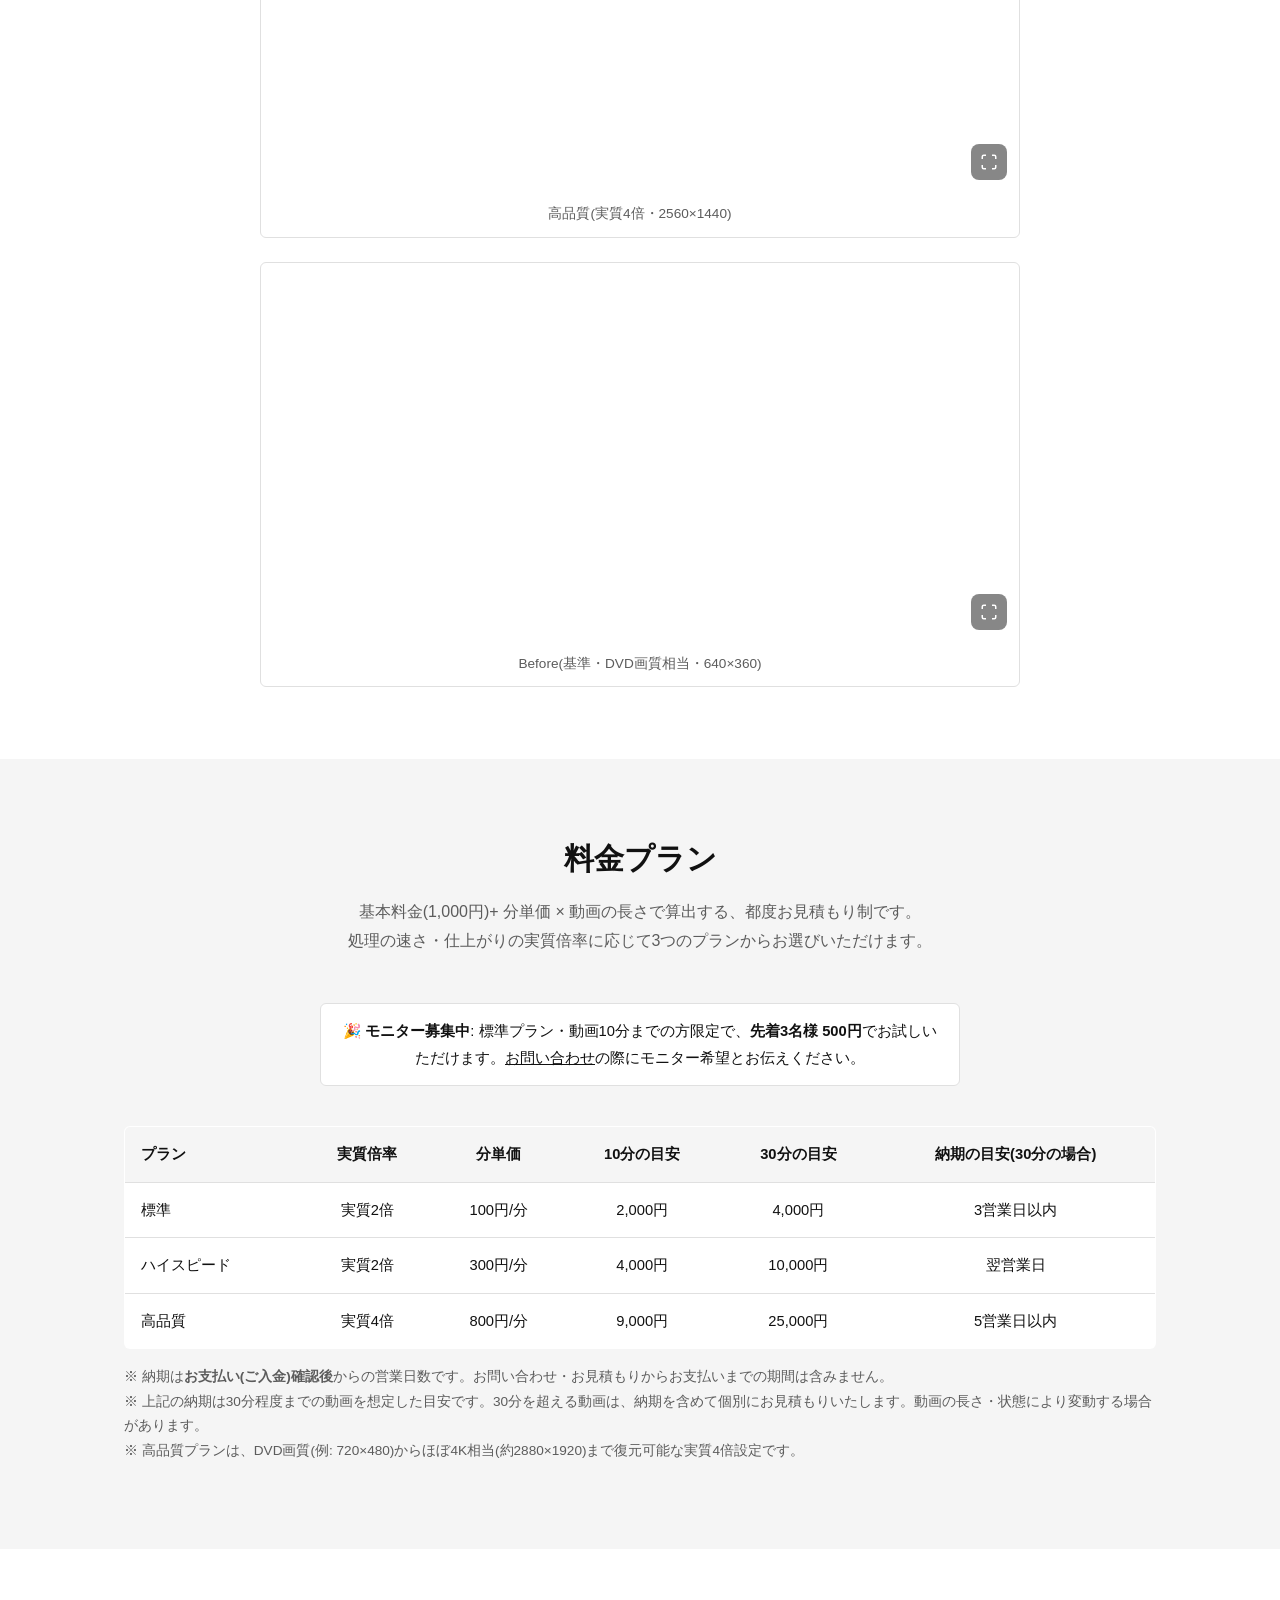
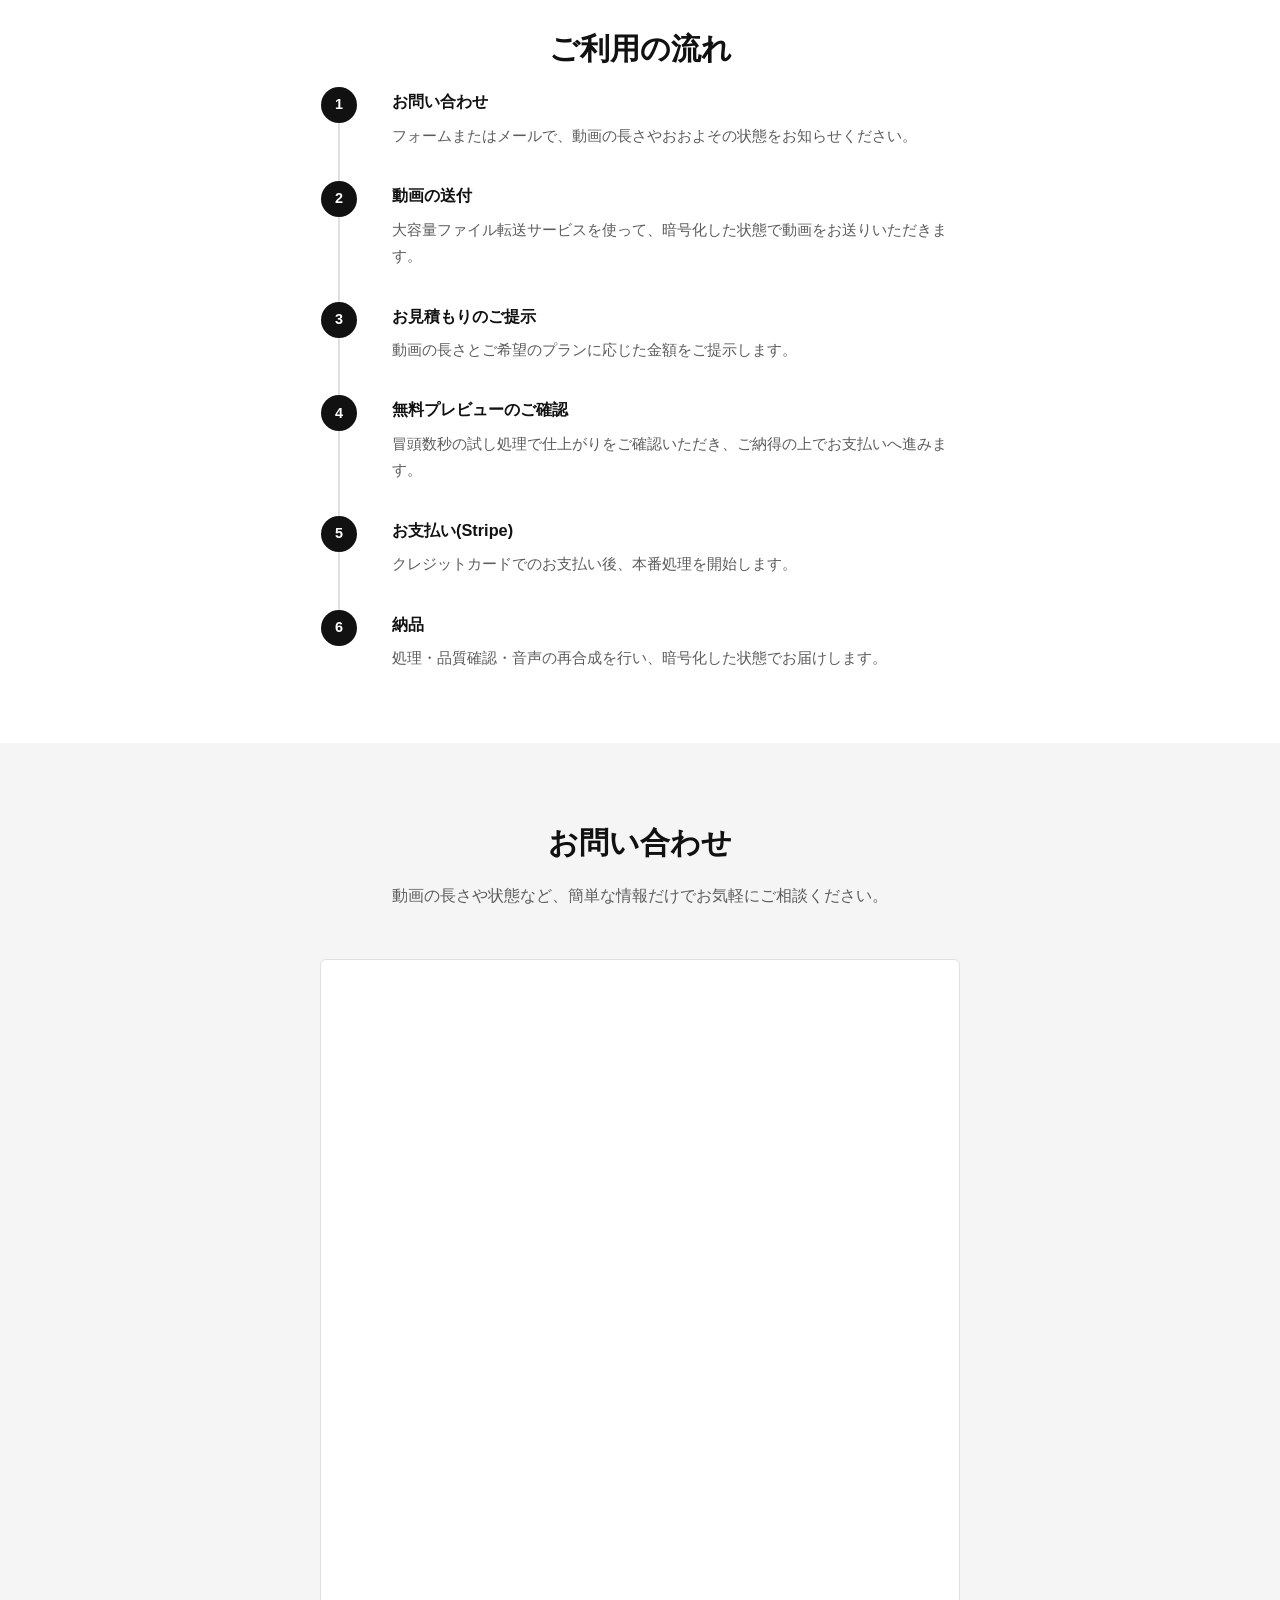
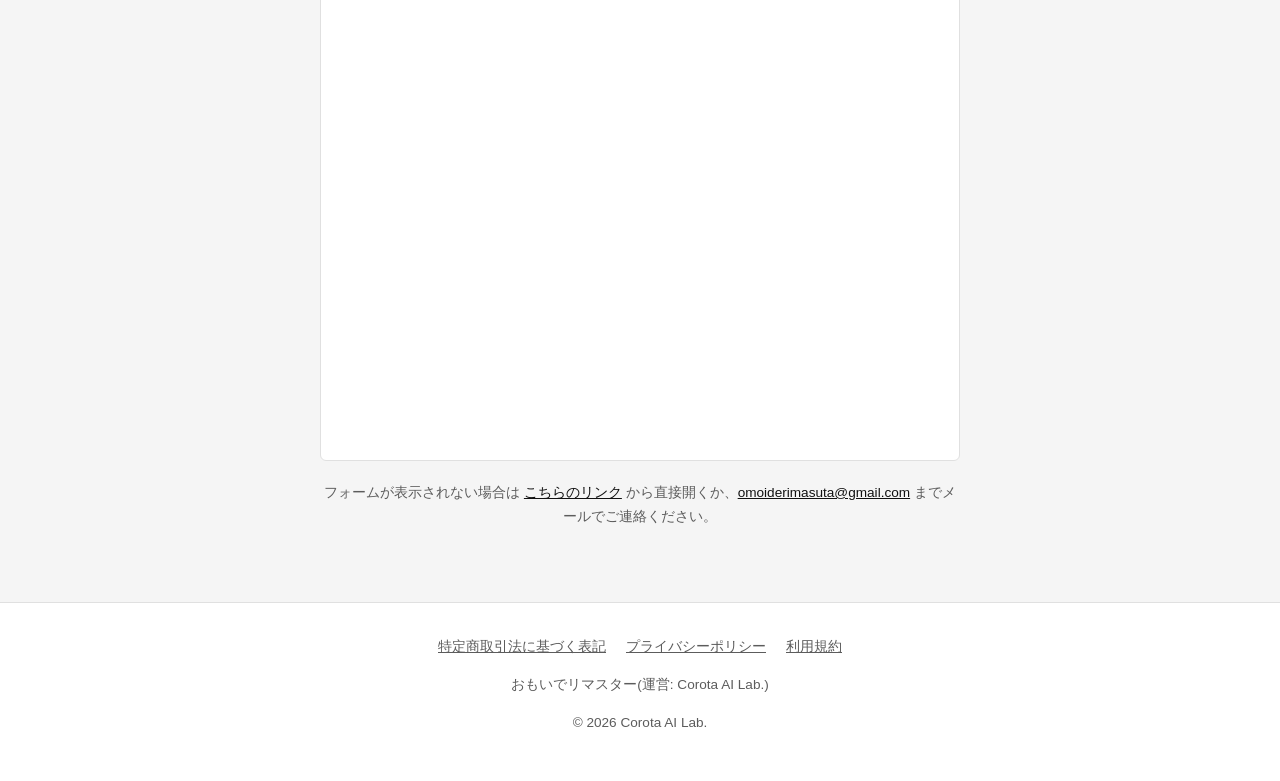
==== commit 8d05bd10: "Fix demo section: remove redundant caption, unify video widths Second before/after block had a hardc" ====
--- a/index.html
+++ b/index.html
@@ -153,9 +153,9 @@
       </p>
 
       <p class="section-sub" style="margin-top: 56px;">
-        実写の風景動画で高品質プラン(実質4倍)を適用した例です。枝や雲、対岸の建物など、細部の見え方の違いにご注目ください。
-      </p>
-      <div class="before-after" style="max-width: 480px;">
+        実写の風景動画で高品質プラン(実質4倍)を適用した例です。
+      </p>
+      <div class="before-after">
         <figure>
           <div class="video-wrap">
             <video src="assets/demo2-after-hq.mp4" autoplay loop muted playsinline></video>
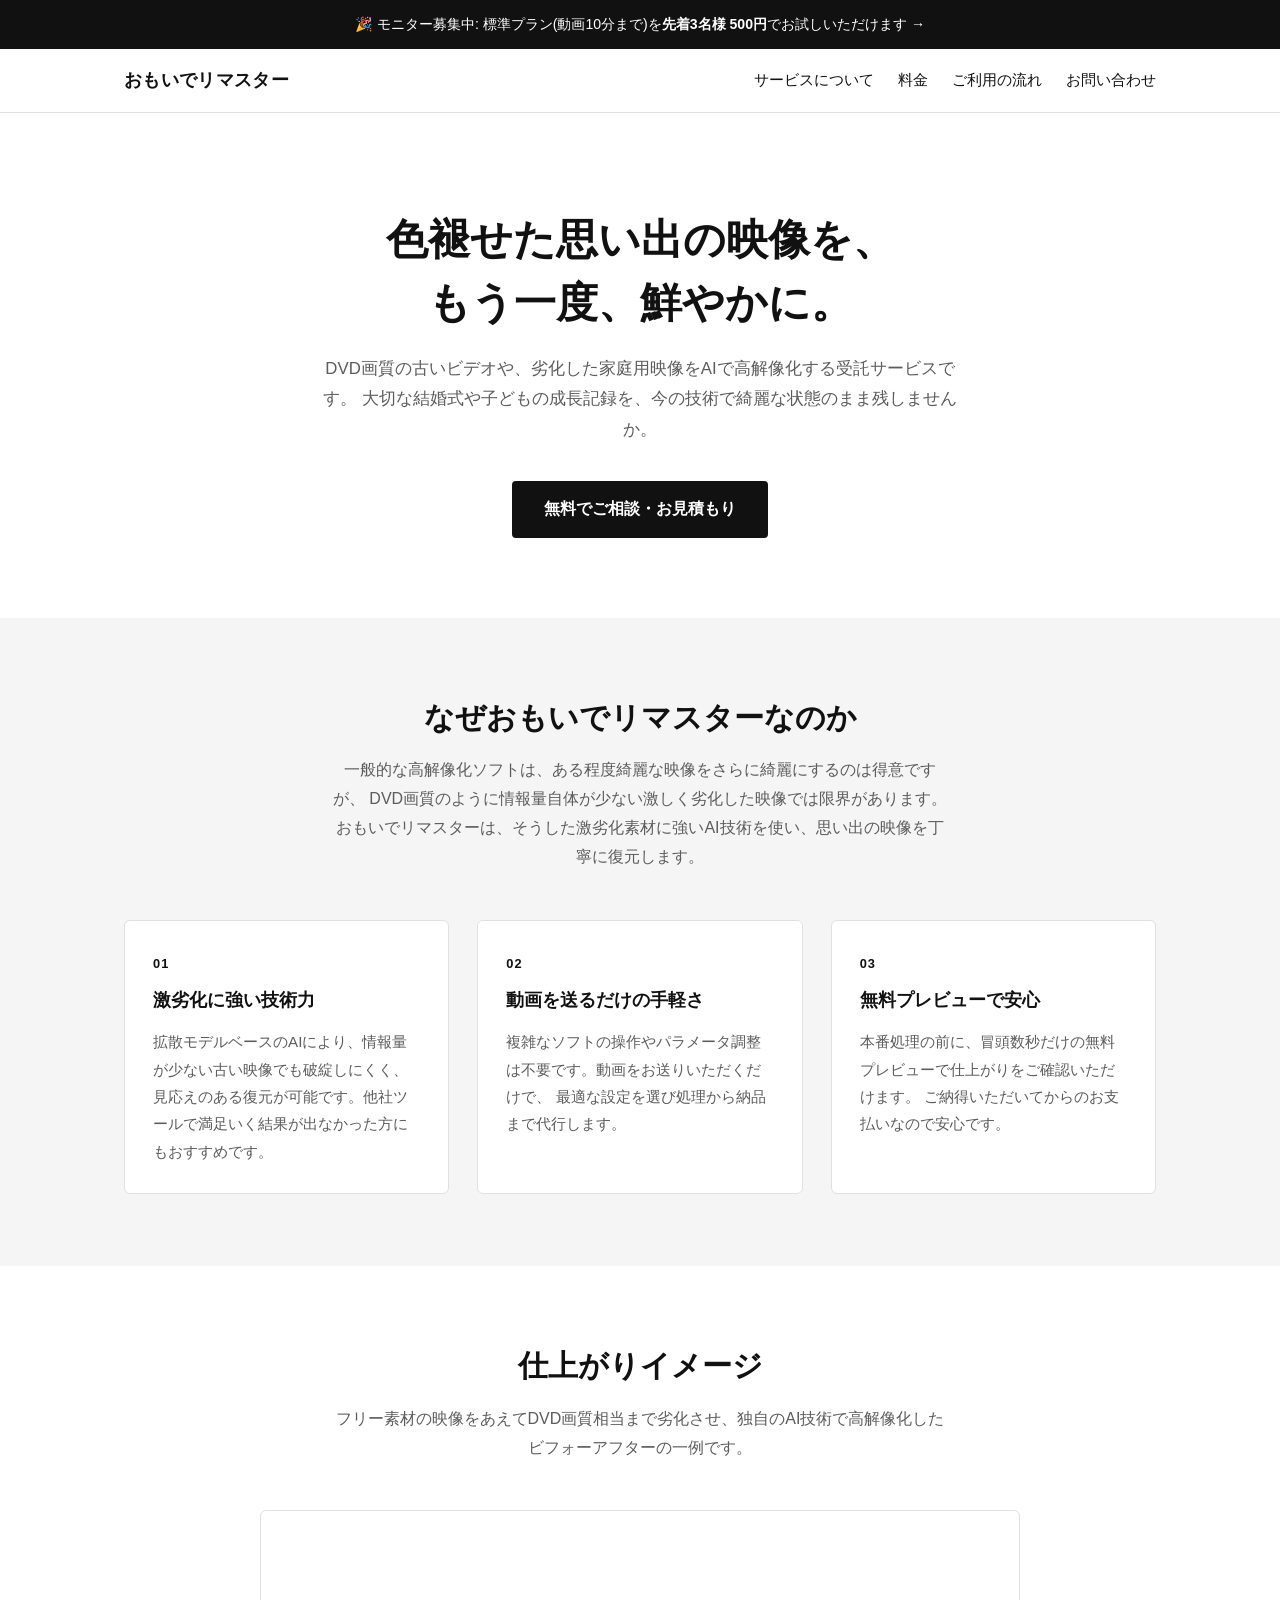
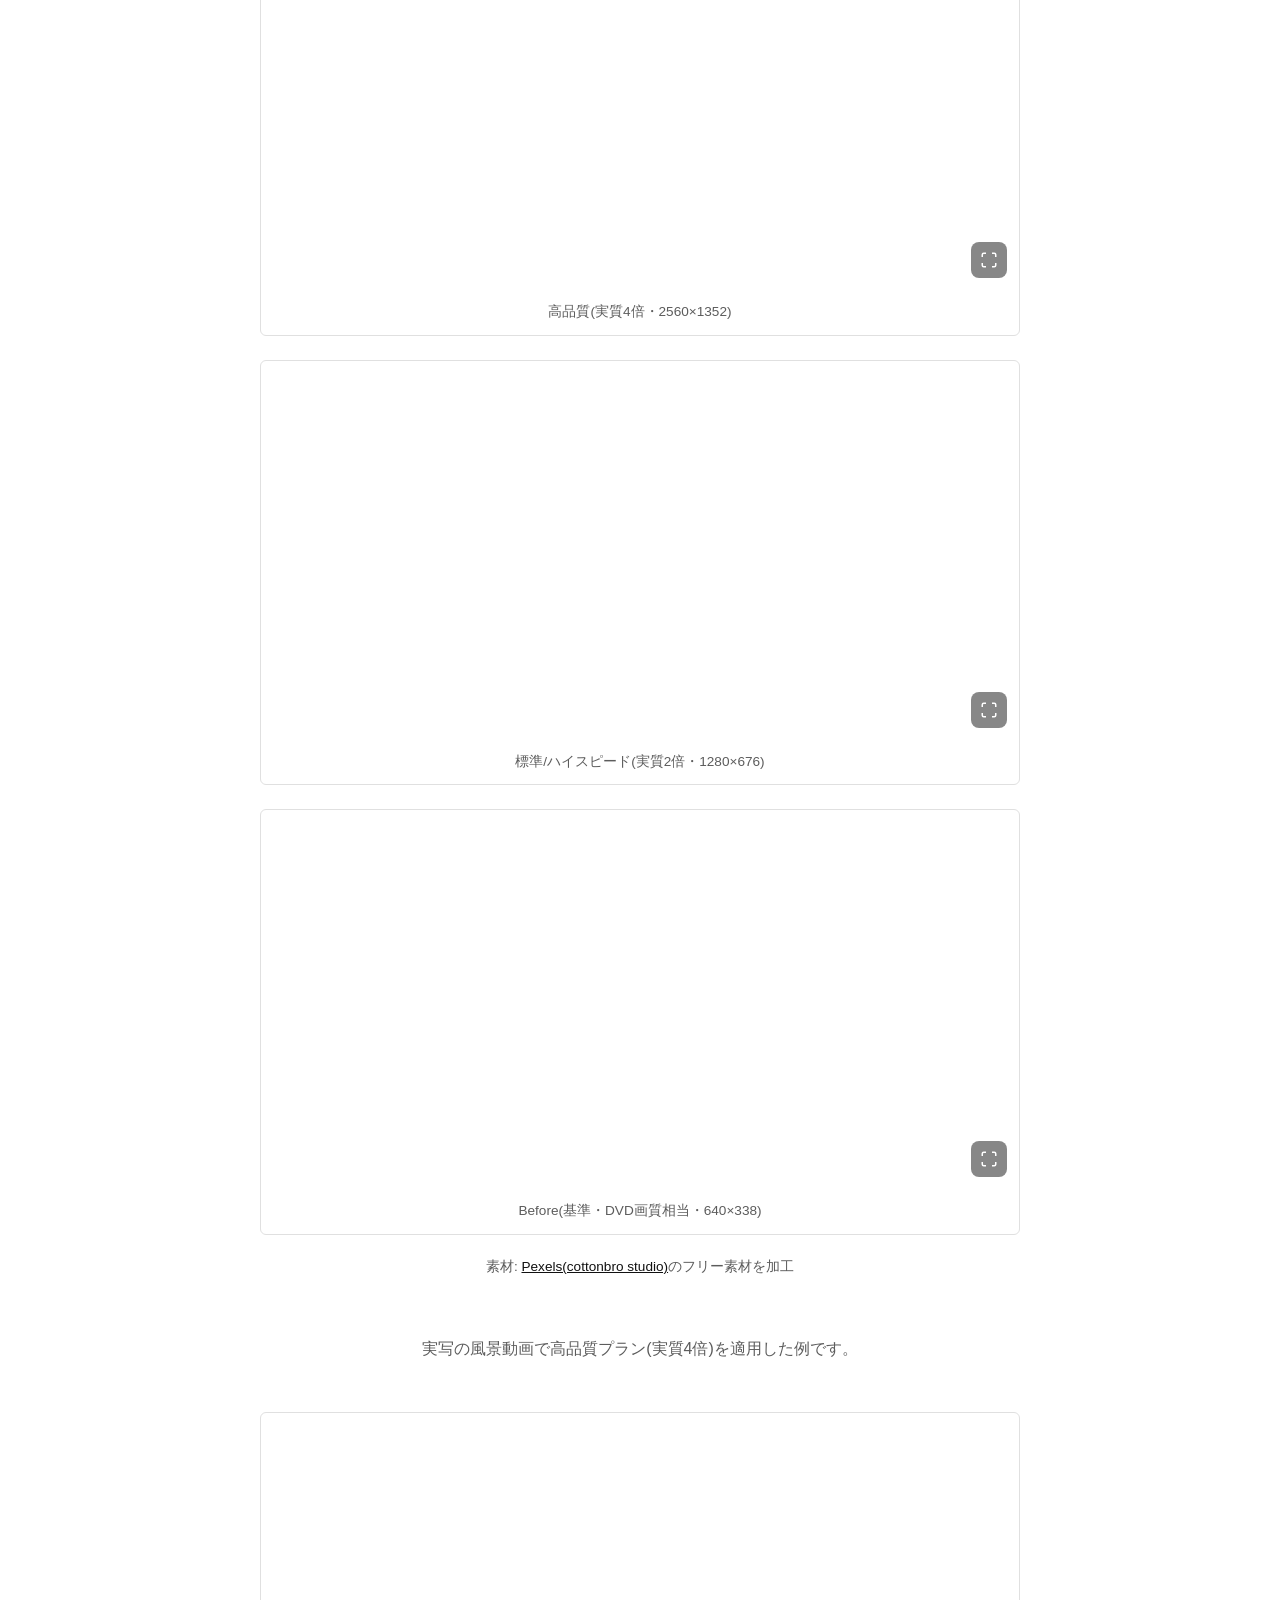
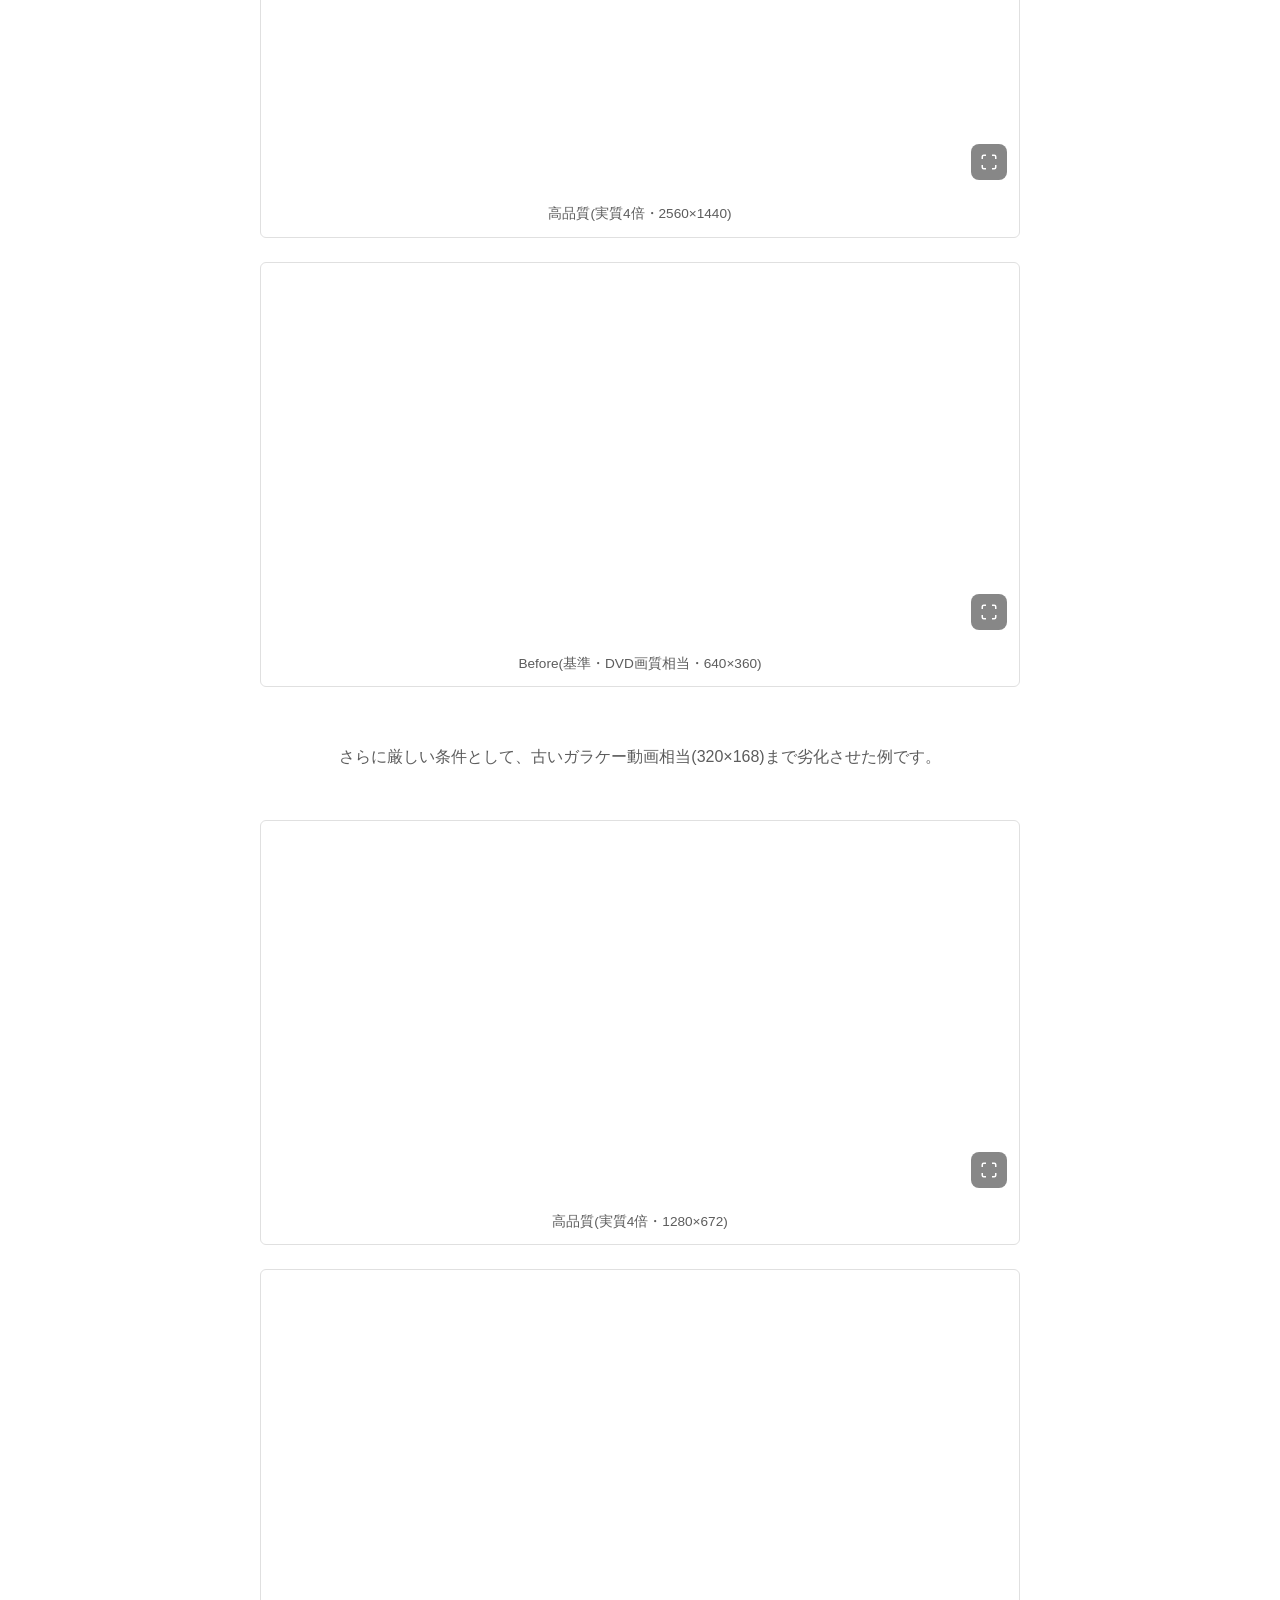
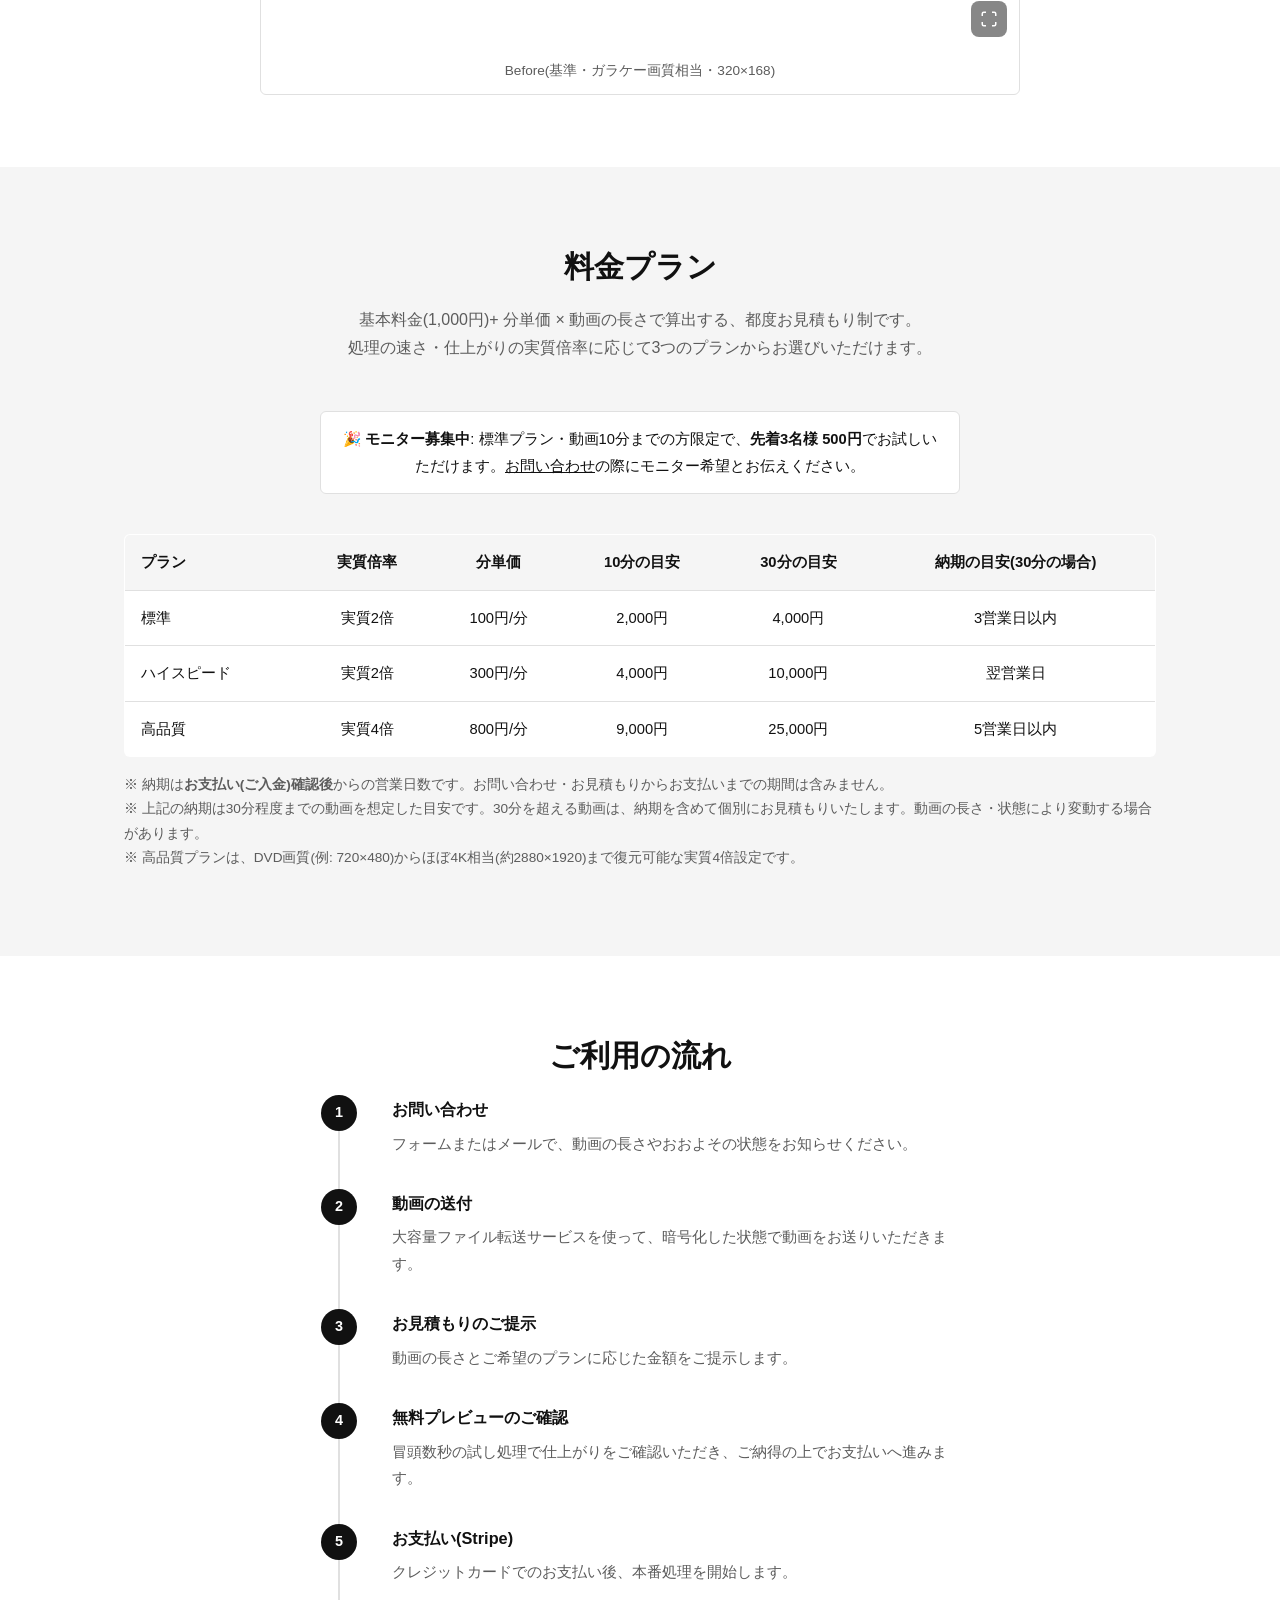
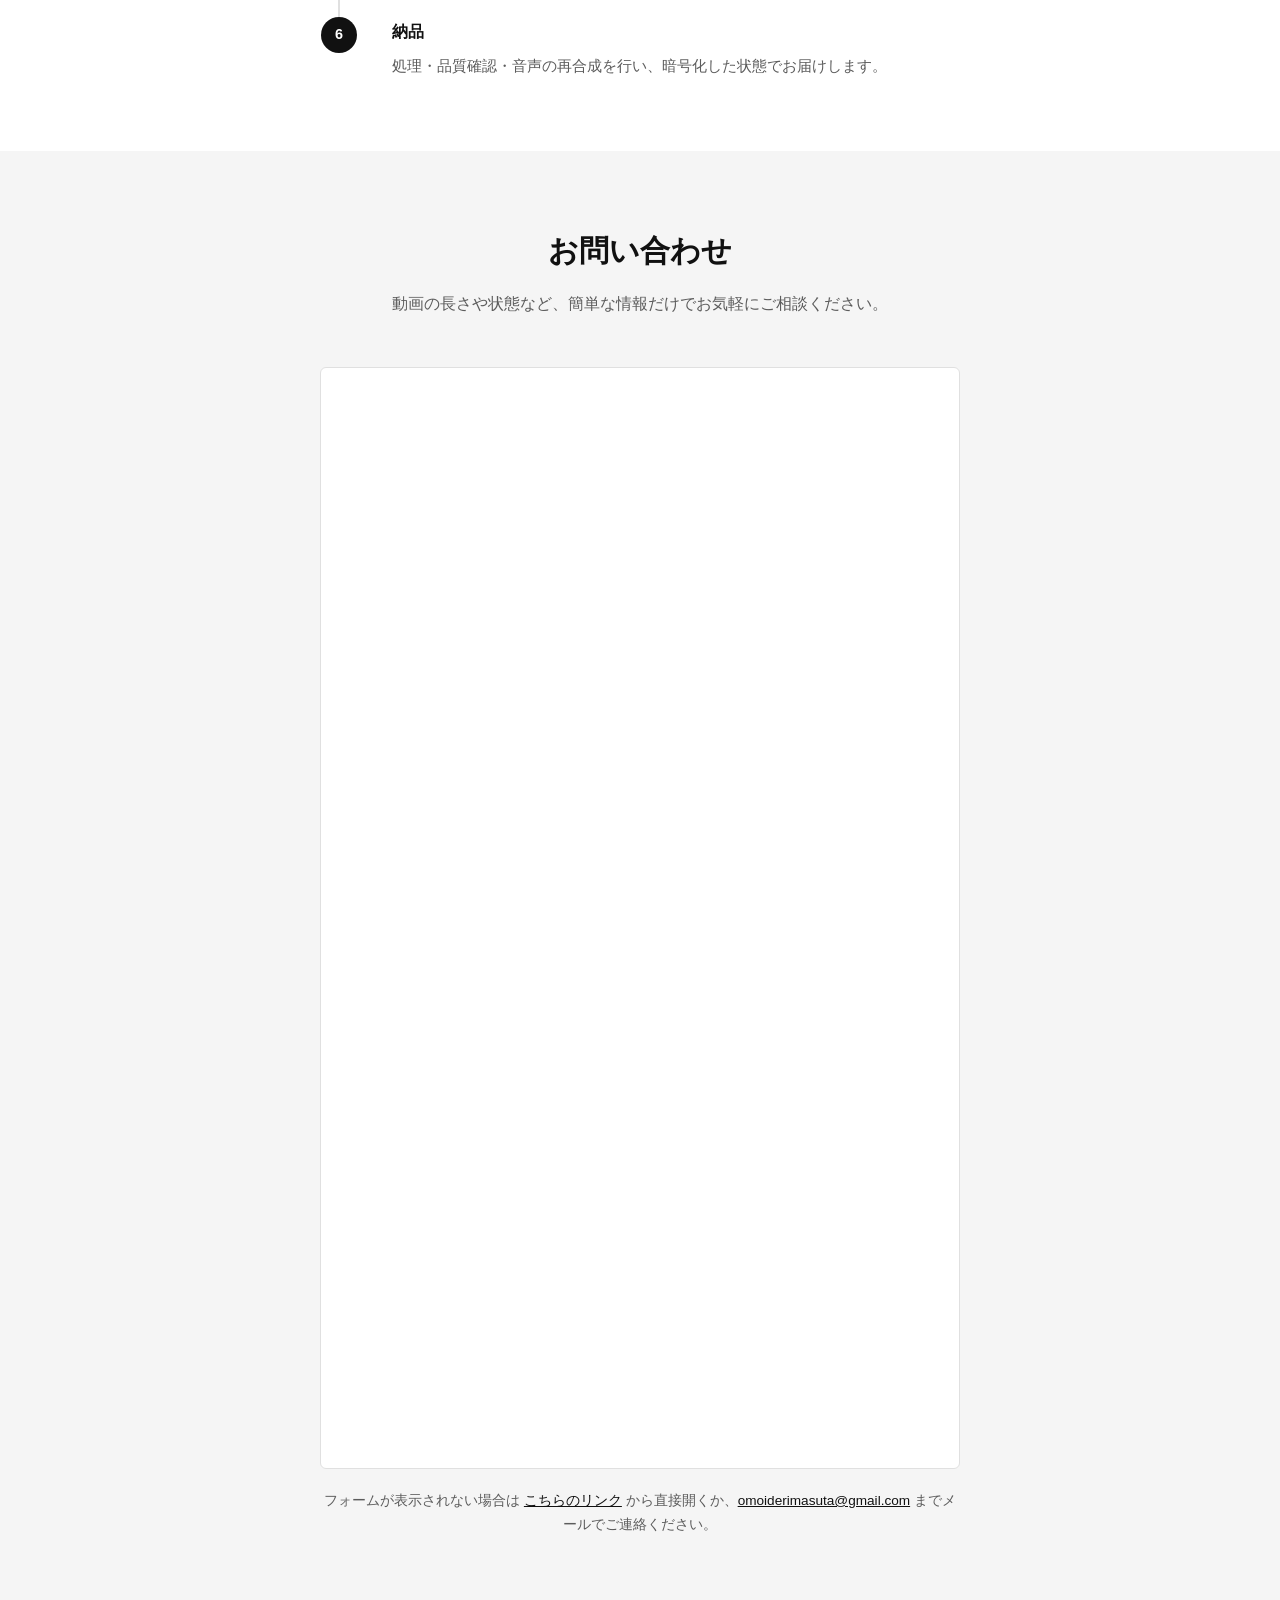
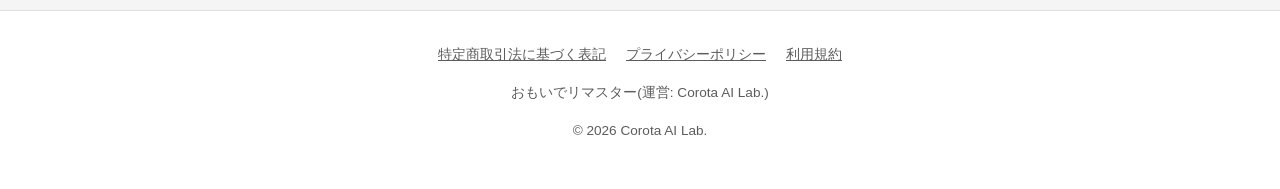
==== commit 54d7eed8: "Add feature-phone-quality (garakei) before/after example Third comparison showing recovery from even" ====
--- a/index.html
+++ b/index.html
@@ -175,6 +175,30 @@
           <figcaption>Before(基準・DVD画質相当・640×360)</figcaption>
         </figure>
       </div>
+
+      <p class="section-sub" style="margin-top: 56px;">
+        さらに厳しい条件として、古いガラケー動画相当(320×168)まで劣化させた例です。
+      </p>
+      <div class="before-after">
+        <figure>
+          <div class="video-wrap">
+            <video src="assets/demo3-after-hq.mp4" autoplay loop muted playsinline></video>
+            <button class="fullscreen-btn" aria-label="全画面表示">
+              <svg viewBox="0 0 24 24" width="18" height="18" fill="none" stroke="currentColor" stroke-width="2"><path d="M8 3H5a2 2 0 0 0-2 2v3M16 3h3a2 2 0 0 1 2 2v3M8 21H5a2 2 0 0 1-2-2v-3M16 21h3a2 2 0 0 0 2-2v-3"/></svg>
+            </button>
+          </div>
+          <figcaption>高品質(実質4倍・1280×672)</figcaption>
+        </figure>
+        <figure>
+          <div class="video-wrap">
+            <video src="assets/demo3-before.mp4" autoplay loop muted playsinline></video>
+            <button class="fullscreen-btn" aria-label="全画面表示">
+              <svg viewBox="0 0 24 24" width="18" height="18" fill="none" stroke="currentColor" stroke-width="2"><path d="M8 3H5a2 2 0 0 0-2 2v3M16 3h3a2 2 0 0 1 2 2v3M8 21H5a2 2 0 0 1-2-2v-3M16 21h3a2 2 0 0 0 2-2v-3"/></svg>
+            </button>
+          </div>
+          <figcaption>Before(基準・ガラケー画質相当・320×168)</figcaption>
+        </figure>
+      </div>
     </div>
   </section>
 
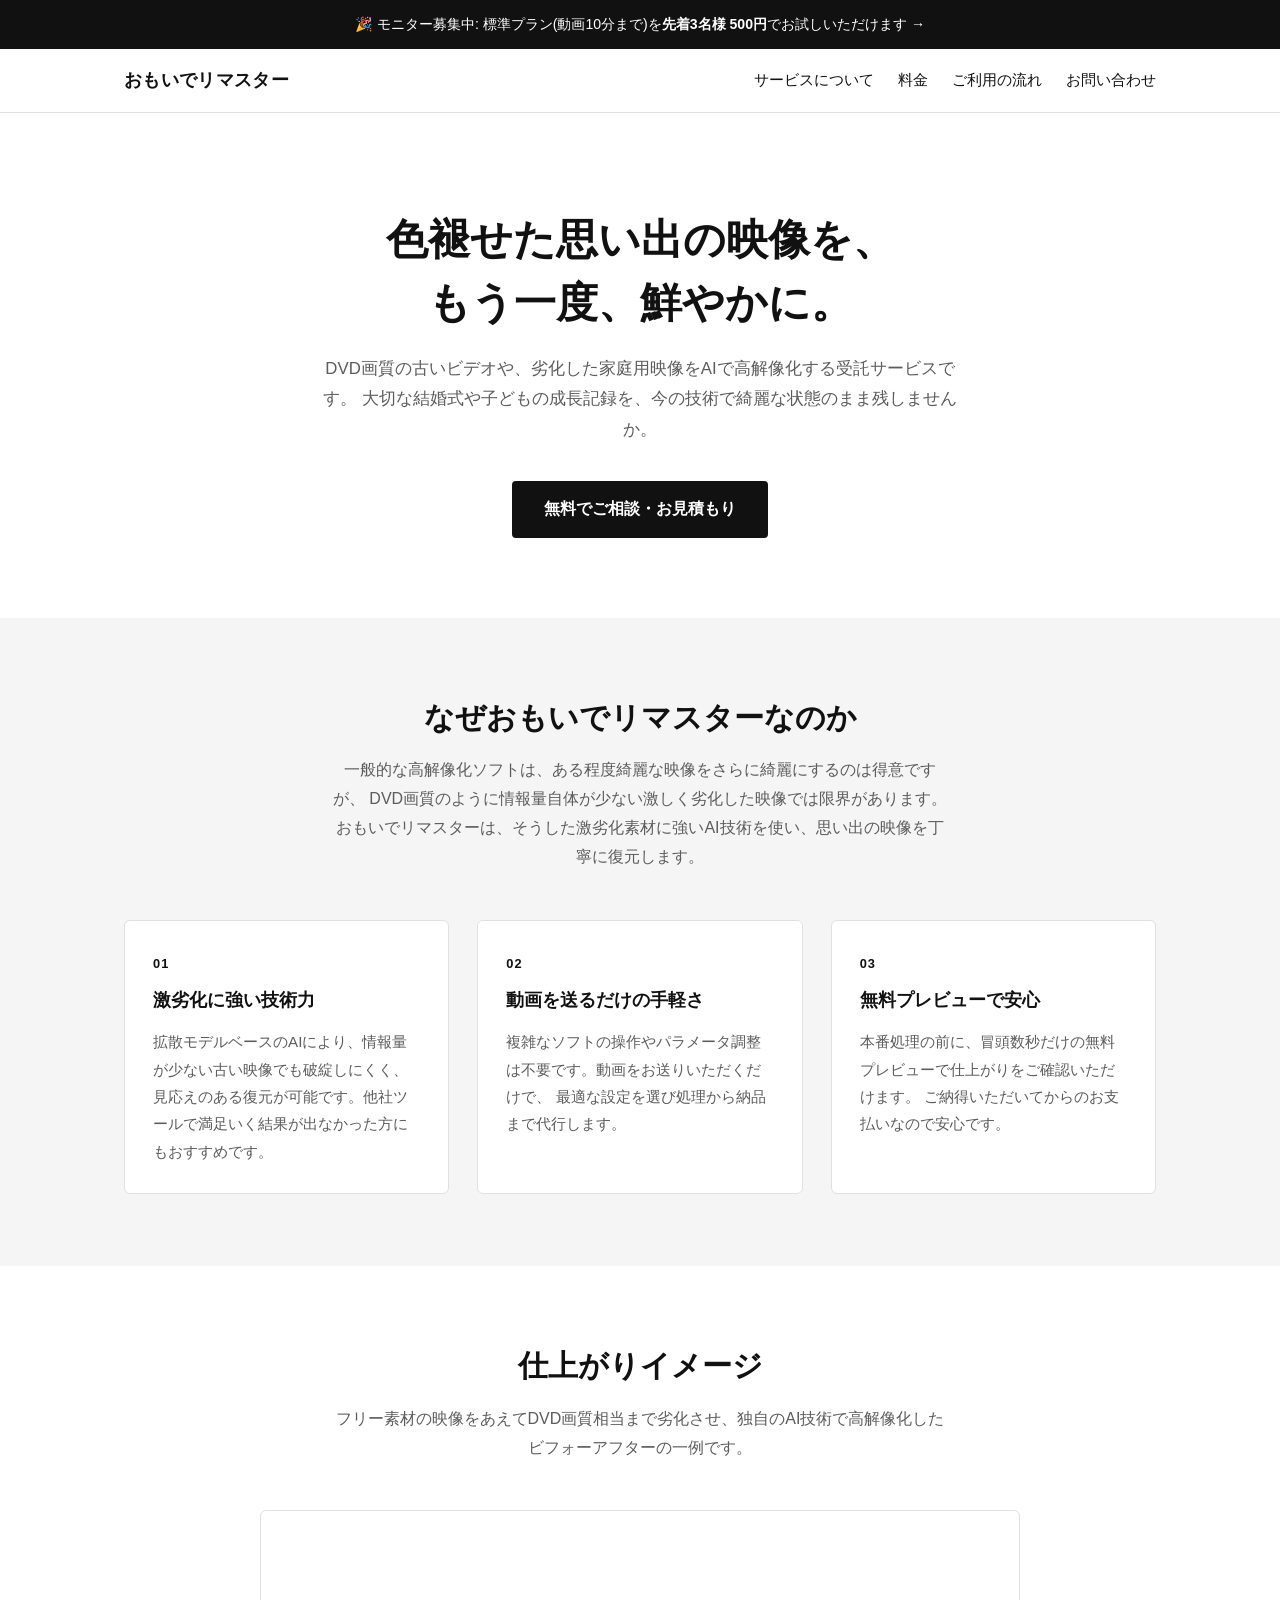
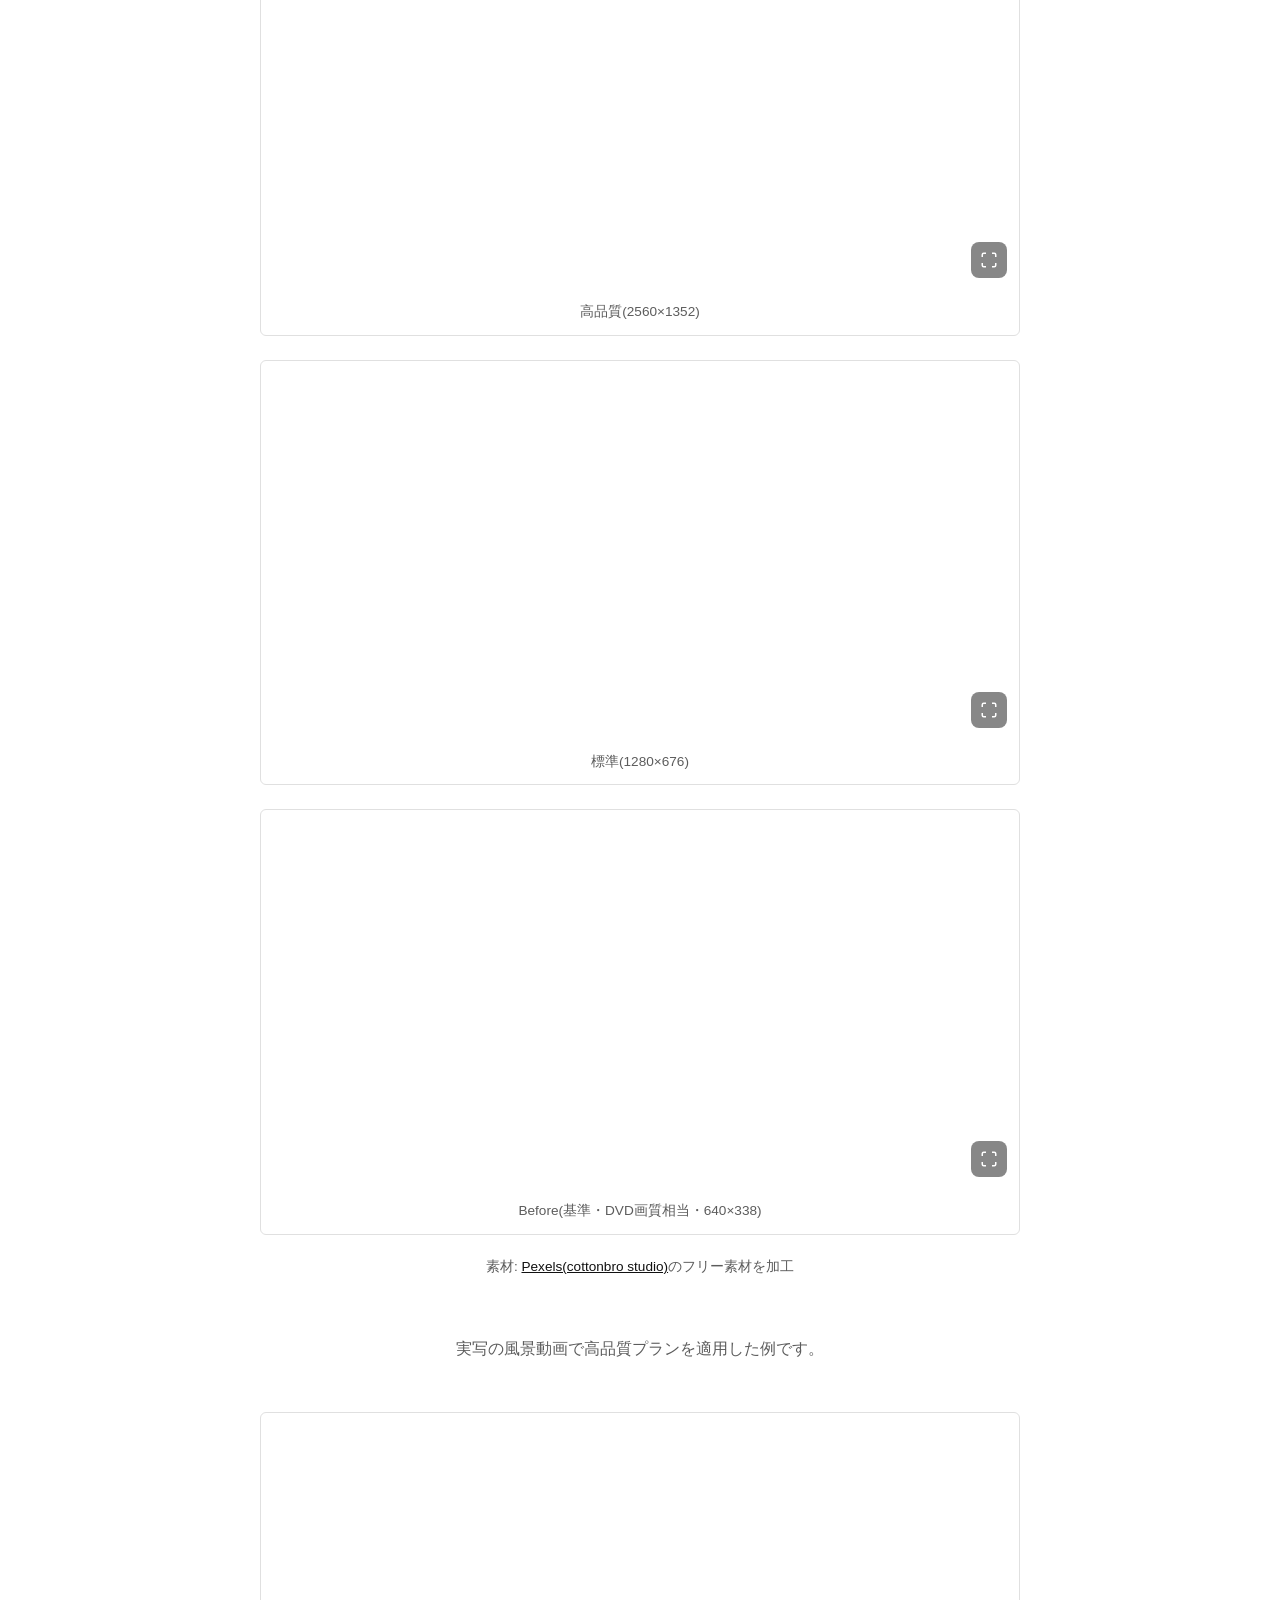
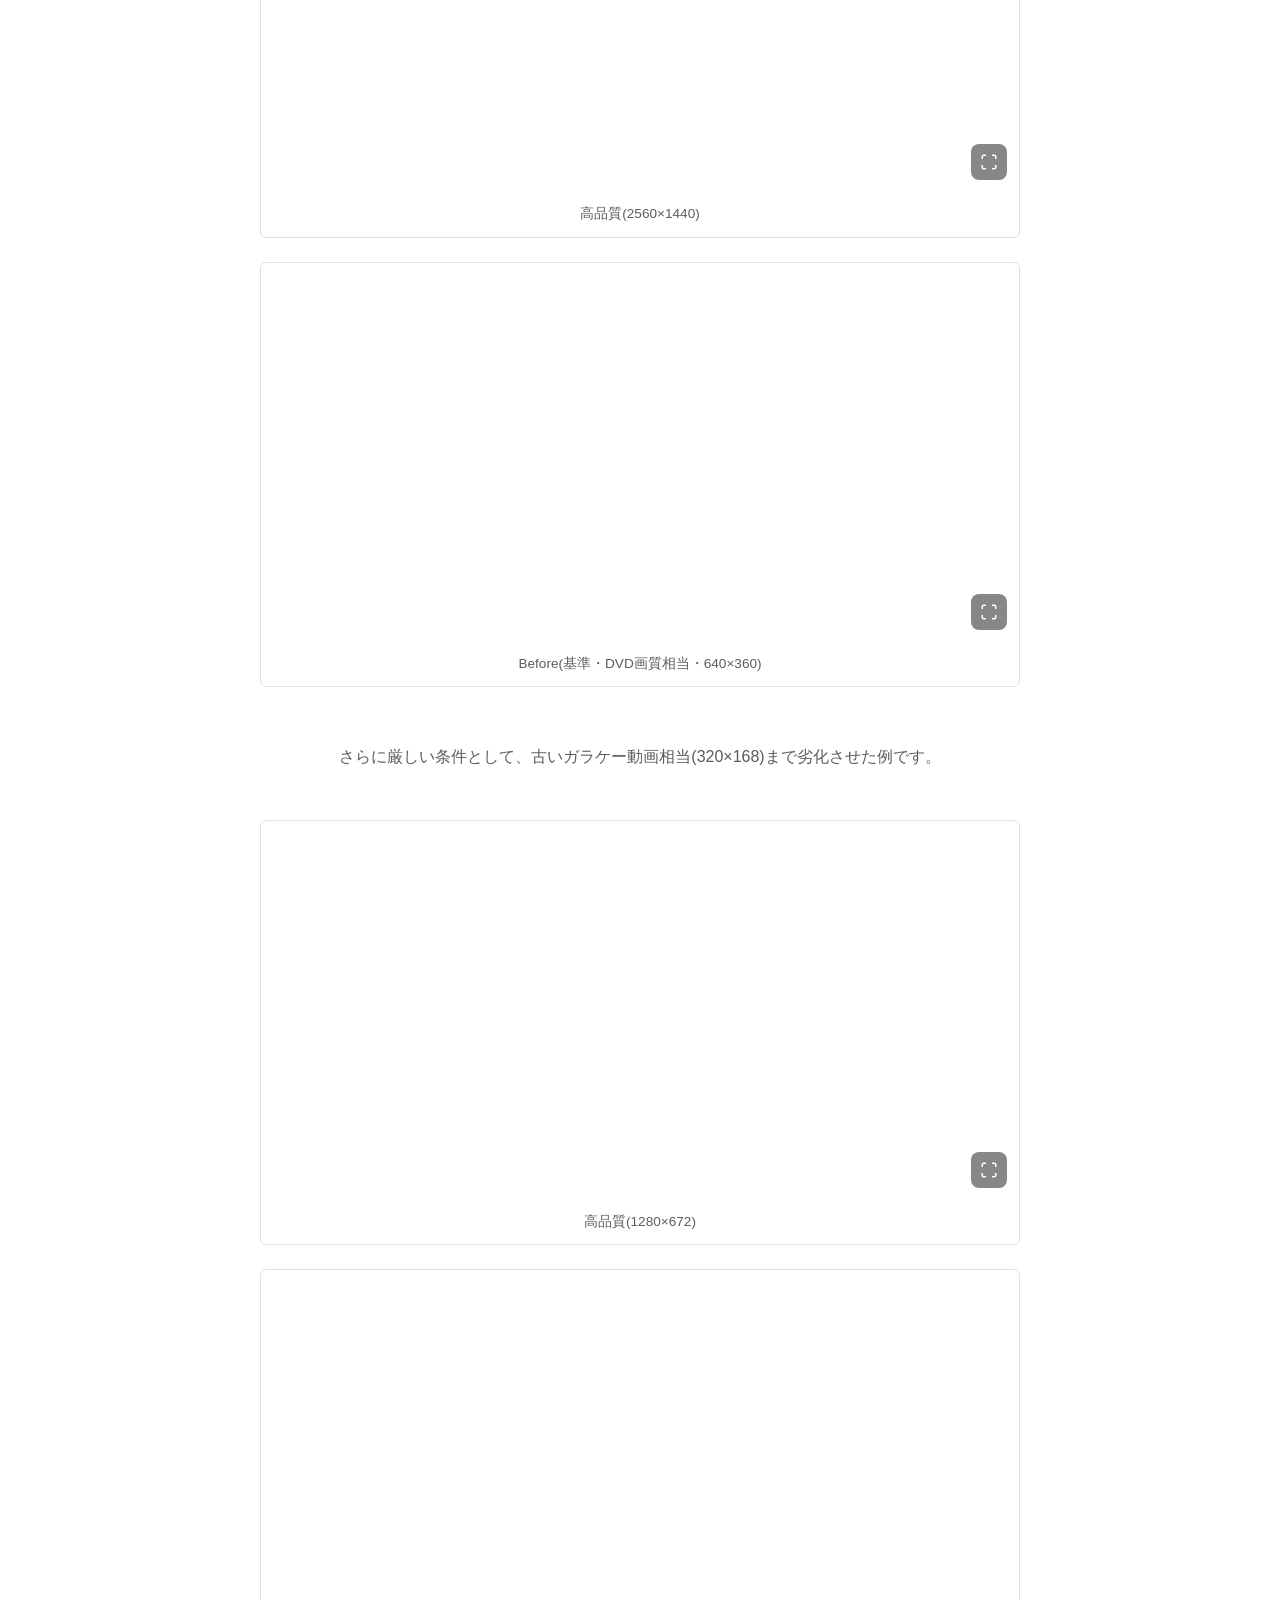
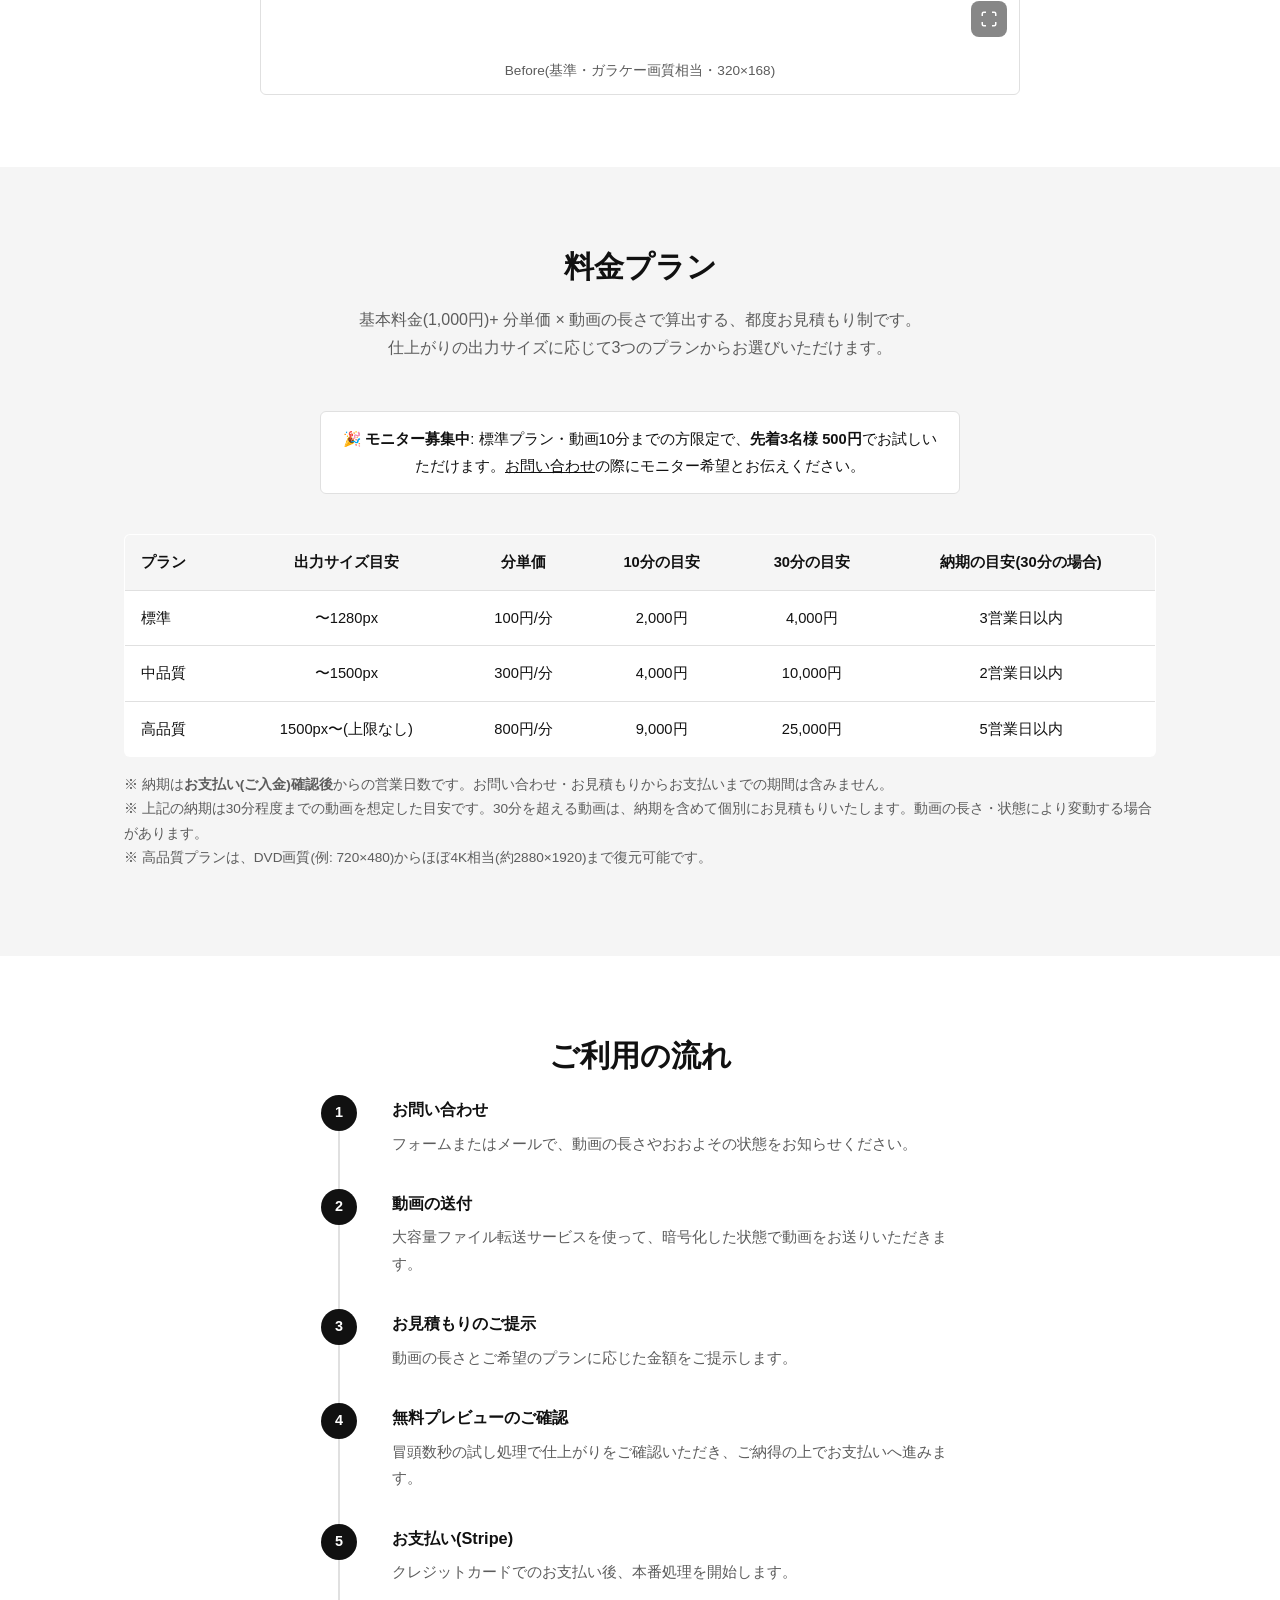
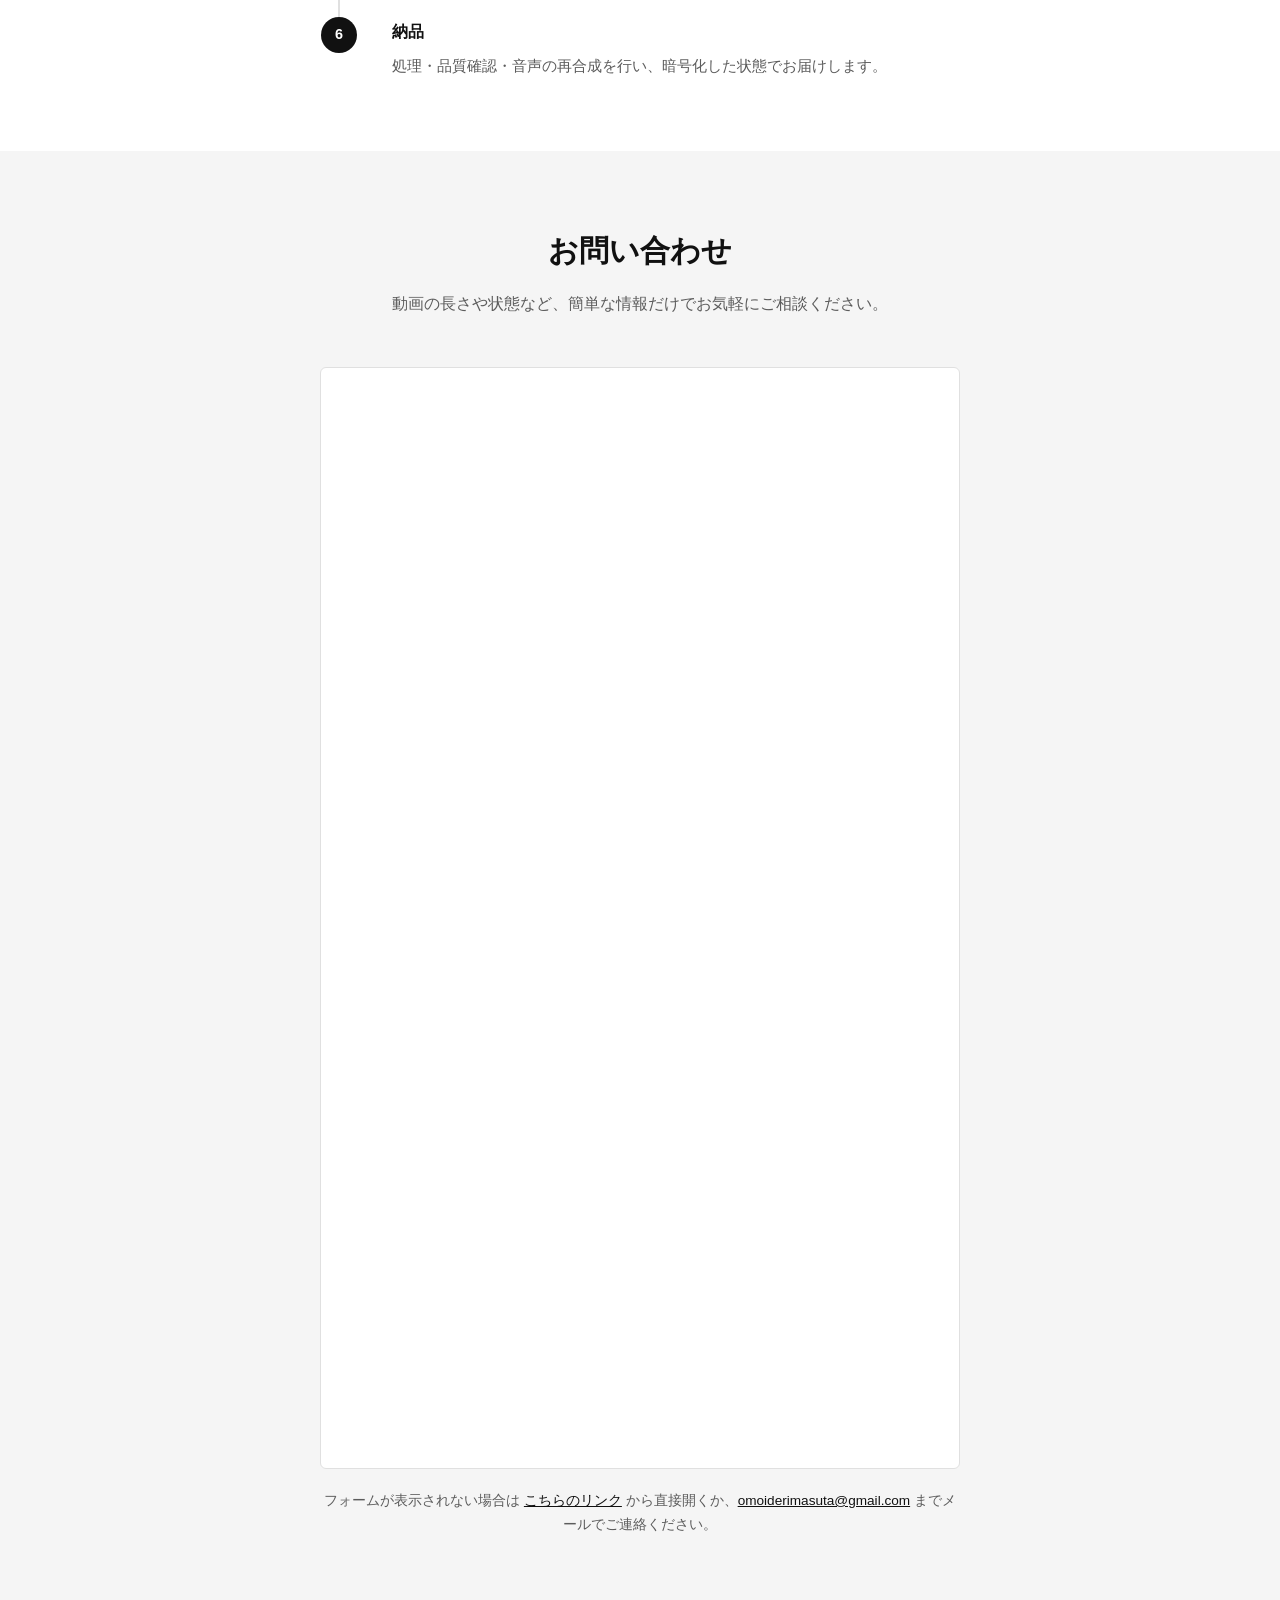
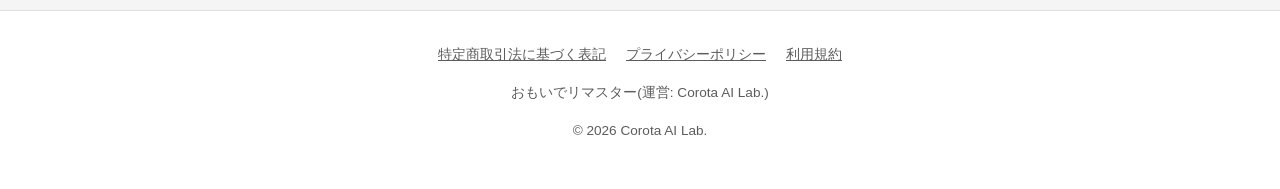
==== commit 637db561: "Restructure pricing plans: speed axis -> quality/output-size axis Replace 標準/ハイスピード/高品質 (speed-based" ====
--- a/index.html
+++ b/index.html
@@ -127,7 +127,7 @@
               <svg viewBox="0 0 24 24" width="18" height="18" fill="none" stroke="currentColor" stroke-width="2"><path d="M8 3H5a2 2 0 0 0-2 2v3M16 3h3a2 2 0 0 1 2 2v3M8 21H5a2 2 0 0 1-2-2v-3M16 21h3a2 2 0 0 0 2-2v-3"/></svg>
             </button>
           </div>
-          <figcaption>高品質(実質4倍・2560×1352)</figcaption>
+          <figcaption>高品質(2560×1352)</figcaption>
         </figure>
         <figure>
           <div class="video-wrap">
@@ -136,7 +136,7 @@
               <svg viewBox="0 0 24 24" width="18" height="18" fill="none" stroke="currentColor" stroke-width="2"><path d="M8 3H5a2 2 0 0 0-2 2v3M16 3h3a2 2 0 0 1 2 2v3M8 21H5a2 2 0 0 1-2-2v-3M16 21h3a2 2 0 0 0 2-2v-3"/></svg>
             </button>
           </div>
-          <figcaption>標準/ハイスピード(実質2倍・1280×676)</figcaption>
+          <figcaption>標準(1280×676)</figcaption>
         </figure>
         <figure>
           <div class="video-wrap">
@@ -153,7 +153,7 @@
       </p>
 
       <p class="section-sub" style="margin-top: 56px;">
-        実写の風景動画で高品質プラン(実質4倍)を適用した例です。
+        実写の風景動画で高品質プランを適用した例です。
       </p>
       <div class="before-after">
         <figure>
@@ -163,7 +163,7 @@
               <svg viewBox="0 0 24 24" width="18" height="18" fill="none" stroke="currentColor" stroke-width="2"><path d="M8 3H5a2 2 0 0 0-2 2v3M16 3h3a2 2 0 0 1 2 2v3M8 21H5a2 2 0 0 1-2-2v-3M16 21h3a2 2 0 0 0 2-2v-3"/></svg>
             </button>
           </div>
-          <figcaption>高品質(実質4倍・2560×1440)</figcaption>
+          <figcaption>高品質(2560×1440)</figcaption>
         </figure>
         <figure>
           <div class="video-wrap">
@@ -187,7 +187,7 @@
               <svg viewBox="0 0 24 24" width="18" height="18" fill="none" stroke="currentColor" stroke-width="2"><path d="M8 3H5a2 2 0 0 0-2 2v3M16 3h3a2 2 0 0 1 2 2v3M8 21H5a2 2 0 0 1-2-2v-3M16 21h3a2 2 0 0 0 2-2v-3"/></svg>
             </button>
           </div>
-          <figcaption>高品質(実質4倍・1280×672)</figcaption>
+          <figcaption>高品質(1280×672)</figcaption>
         </figure>
         <figure>
           <div class="video-wrap">
@@ -207,7 +207,7 @@
       <h2 class="section-title">料金プラン</h2>
       <p class="section-sub">
         基本料金(1,000円)+ 分単価 × 動画の長さで算出する、都度お見積もり制です。<br>
-        処理の速さ・仕上がりの実質倍率に応じて3つのプランからお選びいただけます。
+        仕上がりの出力サイズに応じて3つのプランからお選びいただけます。
       </p>
       <p class="monitor-note">
         🎉 <strong>モニター募集中</strong>: 標準プラン・動画10分までの方限定で、<strong>先着3名様 500円</strong>でお試しいただけます。<a href="#contact">お問い合わせ</a>の際にモニター希望とお伝えください。
@@ -217,7 +217,7 @@
           <thead>
             <tr>
               <th>プラン</th>
-              <th>実質倍率</th>
+              <th>出力サイズ目安</th>
               <th>分単価</th>
               <th>10分の目安</th>
               <th>30分の目安</th>
@@ -227,23 +227,23 @@
           <tbody>
             <tr>
               <td>標準</td>
-              <td>実質2倍</td>
+              <td>〜1280px</td>
               <td>100円/分</td>
               <td>2,000円</td>
               <td>4,000円</td>
               <td>3営業日以内</td>
             </tr>
             <tr>
-              <td>ハイスピード</td>
-              <td>実質2倍</td>
+              <td>中品質</td>
+              <td>〜1500px</td>
               <td>300円/分</td>
               <td>4,000円</td>
               <td>10,000円</td>
-              <td>翌営業日</td>
+              <td>2営業日以内</td>
             </tr>
             <tr>
               <td>高品質</td>
-              <td>実質4倍</td>
+              <td>1500px〜(上限なし)</td>
               <td>800円/分</td>
               <td>9,000円</td>
               <td>25,000円</td>
@@ -255,7 +255,7 @@
       <p class="plan-note">
         ※ 納期は<strong>お支払い(ご入金)確認後</strong>からの営業日数です。お問い合わせ・お見積もりからお支払いまでの期間は含みません。<br>
         ※ 上記の納期は30分程度までの動画を想定した目安です。30分を超える動画は、納期を含めて個別にお見積もりいたします。動画の長さ・状態により変動する場合があります。<br>
-        ※ 高品質プランは、DVD画質(例: 720×480)からほぼ4K相当(約2880×1920)まで復元可能な実質4倍設定です。
+        ※ 高品質プランは、DVD画質(例: 720×480)からほぼ4K相当(約2880×1920)まで復元可能です。
       </p>
     </div>
   </section>
